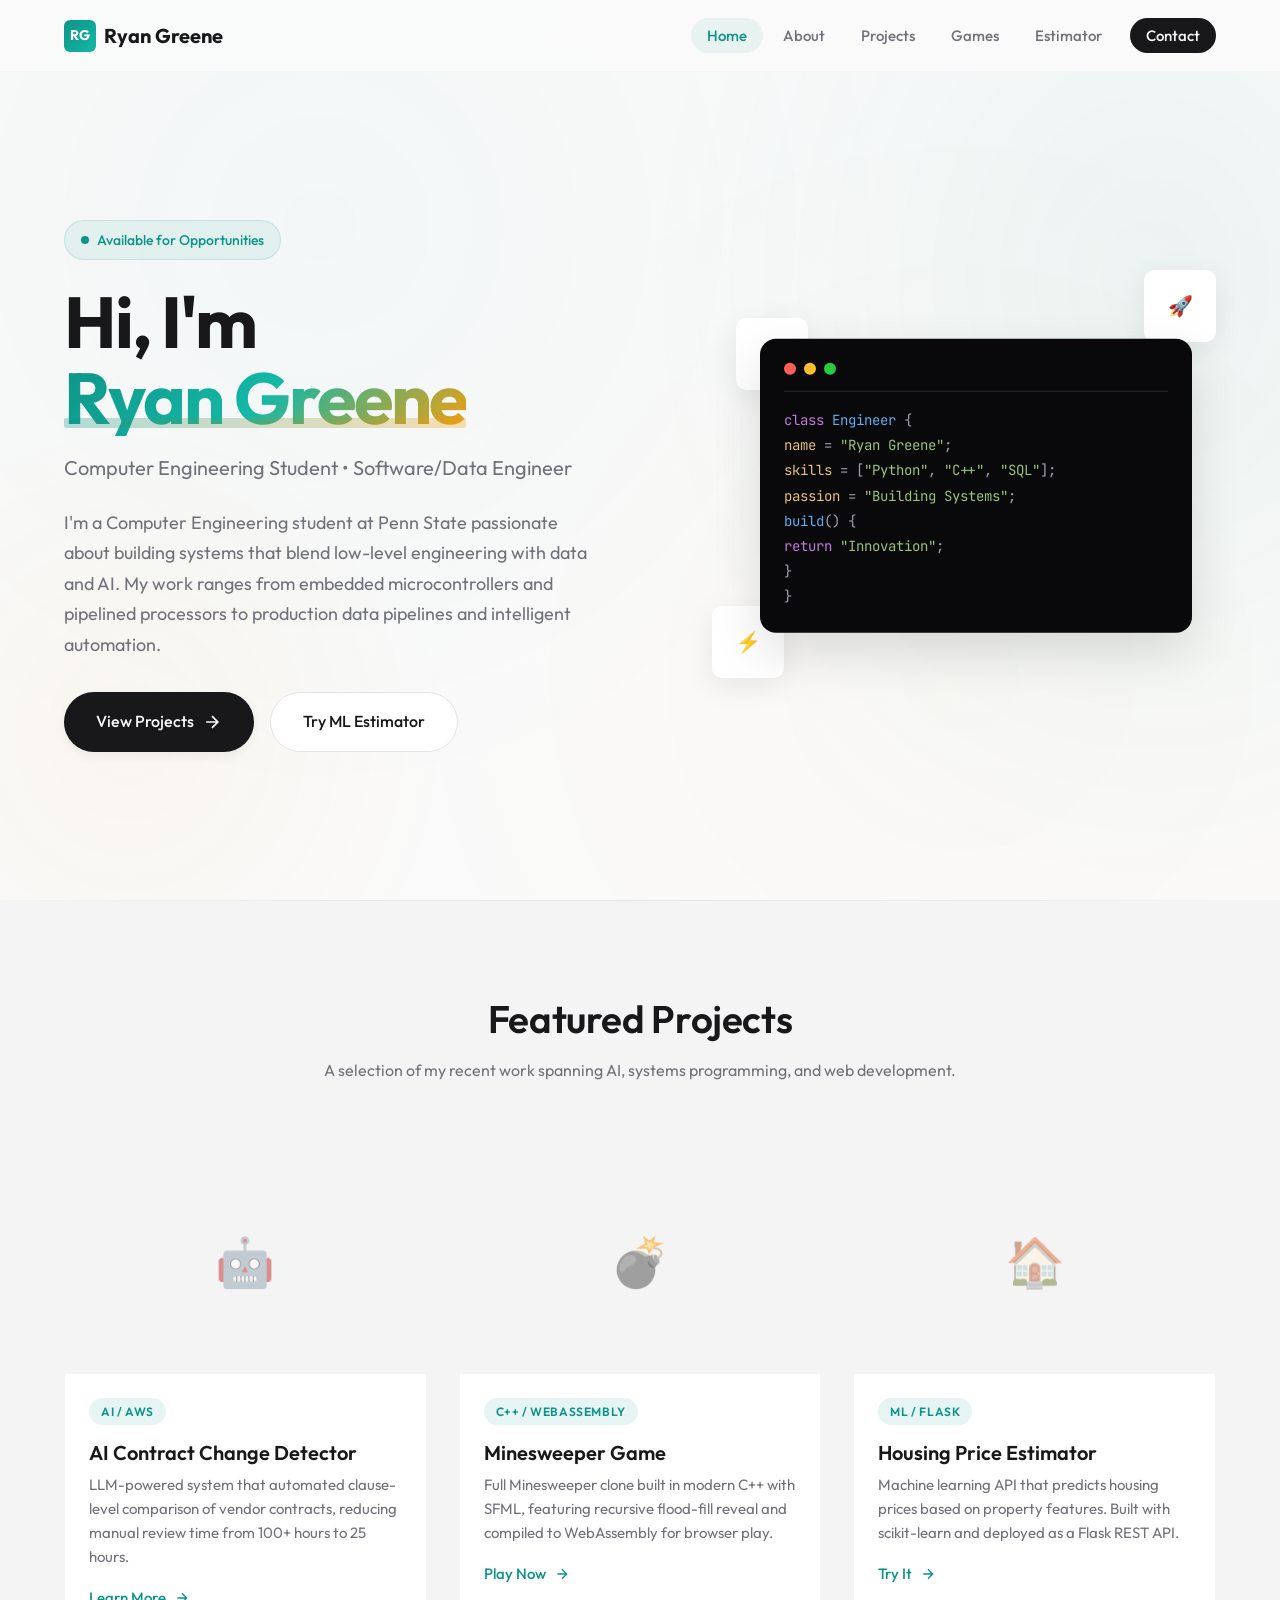
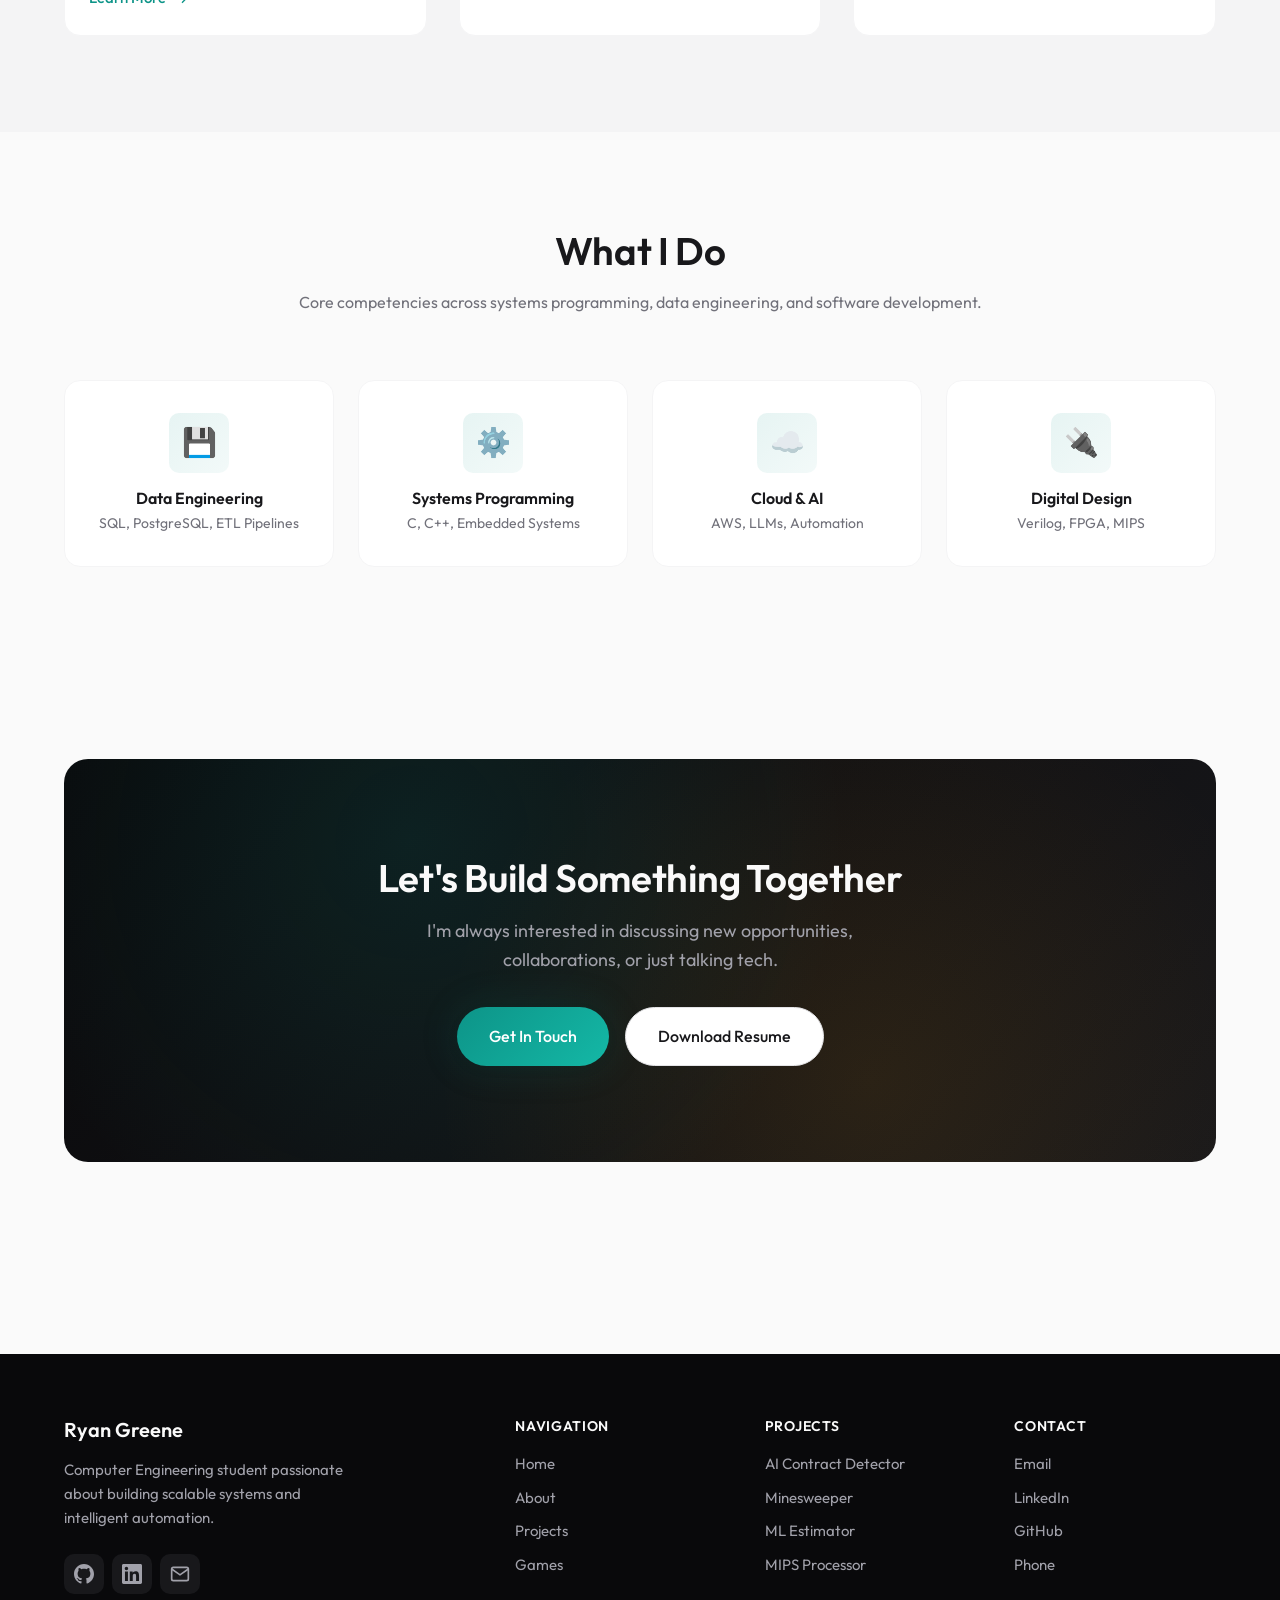
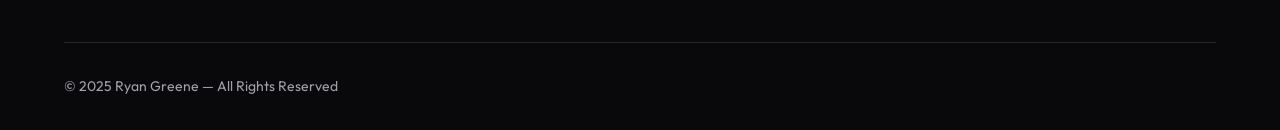
==== index.html @ c0065a71 "added resume as pdf" ====
<!DOCTYPE html>
<html lang="en">
<head>
    <meta charset="UTF-8">
    <meta name="viewport" content="width=device-width, initial-scale=1.0">
    <meta name="description" content="Ryan Greene - Computer Engineering Student & Software/Data Engineer. Building systems that blend low-level engineering with data and AI.">
    <meta name="keywords" content="Ryan Greene, Software Engineer, Data Engineer, Computer Engineering, Penn State, Portfolio">
    <meta name="author" content="Ryan Greene">
    
    <!-- Open Graph / Social Media -->
    <meta property="og:title" content="Ryan Greene - Software/Data Engineer">
    <meta property="og:description" content="Computer Engineering Student at Penn State. Building production systems, data pipelines, and intelligent automation.">
    <meta property="og:type" content="website">
    <meta property="og:url" content="https://ryangreenedev.com">
    
    <title>Ryan Greene | Software/Data Engineer</title>
    
    <!-- Favicon -->
    <link rel="icon" type="image/svg+xml" href="/assets/favicon.svg">
    
    <!-- Stylesheets -->
    <link rel="stylesheet" href="/styles/global.css">
    <link rel="stylesheet" href="/styles/home.css">
</head>
<body>
    <!-- Navigation -->
    <nav class="navbar" id="navbar">
        <div class="navbar-inner">
            <a href="/" class="navbar-logo">
                <span class="logo-icon">RG</span>
                <span>Ryan Greene</span>
            </a>
            
            <ul class="navbar-nav" id="nav-menu">
                <li><a href="/" class="nav-link active">Home</a></li>
                <li><a href="/about.html" class="nav-link">About</a></li>
                <li><a href="/projects.html" class="nav-link">Projects</a></li>
                <li><a href="/games.html" class="nav-link">Games</a></li>
                <li><a href="/realestate.html" class="nav-link">Estimator</a></li>
                <li><a href="/contact.html" class="nav-link nav-cta">Contact</a></li>
            </ul>
            
            <button class="navbar-toggle" id="nav-toggle" aria-label="Toggle navigation">
                <span></span>
                <span></span>
                <span></span>
            </button>
        </div>
    </nav>

    <!-- Main Content -->
    <main>
        <!-- Hero Section -->
        <section class="hero">
            <div class="container">
                <div class="hero-inner">
                    <div class="hero-content">
                        <span class="hero-badge">
                            Available for Opportunities
                        </span>
                        
                        <h1 class="hero-title">
                            Hi, I'm <span class="highlight text-gradient">Ryan Greene</span>
                        </h1>
                        
                        <p class="hero-subtitle">
                            Computer Engineering Student • Software/Data Engineer
                        </p>
                        
                        <p class="hero-description">
                            I'm a Computer Engineering student at Penn State passionate about building systems 
                            that blend low-level engineering with data and AI. My work ranges from embedded 
                            microcontrollers and pipelined processors to production data pipelines and 
                            intelligent automation.
                        </p>
                        
                        <div class="hero-actions">
                            <a href="/projects.html" class="btn btn-primary btn-lg">
                                View Projects
                                <svg width="20" height="20" viewBox="0 0 24 24" fill="none" stroke="currentColor" stroke-width="2">
                                    <path d="M5 12h14M12 5l7 7-7 7"/>
                                </svg>
                            </a>
                            <a href="/realestate.html" class="btn btn-secondary btn-lg">
                                Try ML Estimator
                            </a>
                        </div>
                    </div>
                    
                    <div class="hero-visual">
                        <div class="hero-graphic">
                            <!-- Floating decorative elements -->
                            <div class="floating-element floating-element-1">
                                <div class="floating-icon">🚀</div>
                            </div>
                            <div class="floating-element floating-element-2">
                                <div class="floating-icon">⚡</div>
                            </div>
                            <div class="floating-element floating-element-3">
                                <div class="floating-icon">🔧</div>
                            </div>
                            
                            <!-- Code block decoration -->
                            <div class="hero-code-block">
                                <div class="code-header">
                                    <span class="code-dot red"></span>
                                    <span class="code-dot yellow"></span>
                                    <span class="code-dot green"></span>
                                </div>
                                <div class="code-content">
                                    <span class="code-line"><span class="code-keyword">class</span> <span class="code-function">Engineer</span> {</span>
                                    <span class="code-line">  <span class="code-variable">name</span> = <span class="code-string">"Ryan Greene"</span>;</span>
                                    <span class="code-line">  <span class="code-variable">skills</span> = [<span class="code-string">"Python"</span>, <span class="code-string">"C++"</span>, <span class="code-string">"SQL"</span>];</span>
                                    <span class="code-line">  <span class="code-variable">passion</span> = <span class="code-string">"Building Systems"</span>;</span>
                                    <span class="code-line"></span>
                                    <span class="code-line">  <span class="code-function">build</span>() {</span>
                                    <span class="code-line">    <span class="code-keyword">return</span> <span class="code-string">"Innovation"</span>;</span>
                                    <span class="code-line">  }</span>
                                    <span class="code-line">}</span>
                                </div>
                            </div>
                        </div>
                    </div>
                </div>
            </div>
        </section>

        <!-- Featured Projects Section -->
        <section class="featured-section">
            <div class="container">
                <div class="section-header">
                    <h2>Featured Projects</h2>
                    <p>A selection of my recent work spanning AI, systems programming, and web development.</p>
                </div>
                
                <div class="featured-grid">
                    <!-- Project 1: AI Contract Detector -->
                    <article class="featured-card reveal">
                        <div class="featured-card-image">
                            <span class="placeholder-icon">🤖</span>
                        </div>
                        <div class="featured-card-content">
                            <span class="featured-card-badge">AI / AWS</span>
                            <h3 class="featured-card-title">AI Contract Change Detector</h3>
                            <p class="featured-card-description">
                                LLM-powered system that automated clause-level comparison of vendor contracts, 
                                reducing manual review time from 100+ hours to 25 hours.
                            </p>
                            <a href="/projects.html#ai-contract" class="featured-card-link">
                                Learn More
                                <svg width="16" height="16" viewBox="0 0 24 24" fill="none" stroke="currentColor" stroke-width="2">
                                    <path d="M5 12h14M12 5l7 7-7 7"/>
                                </svg>
                            </a>
                        </div>
                    </article>
                    
                    <!-- Project 2: Minesweeper -->
                    <article class="featured-card reveal">
                        <div class="featured-card-image">
                            <span class="placeholder-icon">💣</span>
                        </div>
                        <div class="featured-card-content">
                            <span class="featured-card-badge">C++ / WebAssembly</span>
                            <h3 class="featured-card-title">Minesweeper Game</h3>
                            <p class="featured-card-description">
                                Full Minesweeper clone built in modern C++ with SFML, featuring recursive 
                                flood-fill reveal and compiled to WebAssembly for browser play.
                            </p>
                            <a href="/games/minesweeper/" class="featured-card-link">
                                Play Now
                                <svg width="16" height="16" viewBox="0 0 24 24" fill="none" stroke="currentColor" stroke-width="2">
                                    <path d="M5 12h14M12 5l7 7-7 7"/>
                                </svg>
                            </a>
                        </div>
                    </article>
                    
                    <!-- Project 3: Housing Estimator -->
                    <article class="featured-card reveal">
                        <div class="featured-card-image">
                            <span class="placeholder-icon">🏠</span>
                        </div>
                        <div class="featured-card-content">
                            <span class="featured-card-badge">ML / Flask</span>
                            <h3 class="featured-card-title">Housing Price Estimator</h3>
                            <p class="featured-card-description">
                                Machine learning API that predicts housing prices based on property features. 
                                Built with scikit-learn and deployed as a Flask REST API.
                            </p>
                            <a href="/realestate.html" class="featured-card-link">
                                Try It
                                <svg width="16" height="16" viewBox="0 0 24 24" fill="none" stroke="currentColor" stroke-width="2">
                                    <path d="M5 12h14M12 5l7 7-7 7"/>
                                </svg>
                            </a>
                        </div>
                    </article>
                </div>
            </div>
        </section>

        <!-- Skills Preview Section -->
        <section class="skills-section">
            <div class="container">
                <div class="section-header">
                    <h2>What I Do</h2>
                    <p>Core competencies across systems programming, data engineering, and software development.</p>
                </div>
                
                <div class="skills-grid">
                    <div class="skill-card reveal">
                        <div class="skill-icon">💾</div>
                        <h3 class="skill-title">Data Engineering</h3>
                        <p class="skill-subtitle">SQL, PostgreSQL, ETL Pipelines</p>
                    </div>
                    
                    <div class="skill-card reveal">
                        <div class="skill-icon">⚙️</div>
                        <h3 class="skill-title">Systems Programming</h3>
                        <p class="skill-subtitle">C, C++, Embedded Systems</p>
                    </div>
                    
                    <div class="skill-card reveal">
                        <div class="skill-icon">☁️</div>
                        <h3 class="skill-title">Cloud & AI</h3>
                        <p class="skill-subtitle">AWS, LLMs, Automation</p>
                    </div>
                    
                    <div class="skill-card reveal">
                        <div class="skill-icon">🔌</div>
                        <h3 class="skill-title">Digital Design</h3>
                        <p class="skill-subtitle">Verilog, FPGA, MIPS</p>
                    </div>
                </div>
            </div>
        </section>

        <!-- CTA Section -->
        <section class="cta-section">
            <div class="container">
                <div class="cta-card reveal">
                    <div class="cta-content">
                        <h2 class="cta-title">Let's Build Something Together</h2>
                        <p class="cta-description">
                            I'm always interested in discussing new opportunities, 
                            collaborations, or just talking tech.
                        </p>
                        <div class="cta-actions">
                            <a href="/contact.html" class="btn btn-accent btn-lg">
                                Get In Touch
                            </a>
                            <a href="assets/RyangreeneResumeCurrent.pdf" class="btn btn-secondary btn-lg" download>
                                Download Resume
                            </a>
                        </div>
                    </div>
                </div>
            </div>
        </section>
    </main>

    <!-- Footer -->
    <footer class="footer">
        <div class="container">
            <div class="footer-inner">
                <div class="footer-brand">
                    <h3>Ryan Greene</h3>
                    <p>Computer Engineering student passionate about building scalable systems and intelligent automation.</p>
                    <div class="footer-social">
                        <a href="https://github.com/ryangreene9000" target="_blank" rel="noopener" aria-label="GitHub">
                            <svg width="20" height="20" viewBox="0 0 24 24" fill="currentColor">
                                <path d="M12 0c-6.626 0-12 5.373-12 12 0 5.302 3.438 9.8 8.207 11.387.599.111.793-.261.793-.577v-2.234c-3.338.726-4.033-1.416-4.033-1.416-.546-1.387-1.333-1.756-1.333-1.756-1.089-.745.083-.729.083-.729 1.205.084 1.839 1.237 1.839 1.237 1.07 1.834 2.807 1.304 3.492.997.107-.775.418-1.305.762-1.604-2.665-.305-5.467-1.334-5.467-5.931 0-1.311.469-2.381 1.236-3.221-.124-.303-.535-1.524.117-3.176 0 0 1.008-.322 3.301 1.23.957-.266 1.983-.399 3.003-.404 1.02.005 2.047.138 3.006.404 2.291-1.552 3.297-1.23 3.297-1.23.653 1.653.242 2.874.118 3.176.77.84 1.235 1.911 1.235 3.221 0 4.609-2.807 5.624-5.479 5.921.43.372.823 1.102.823 2.222v3.293c0 .319.192.694.801.576 4.765-1.589 8.199-6.086 8.199-11.386 0-6.627-5.373-12-12-12z"/>
                            </svg>
                        </a>
                        <a href="https://www.linkedin.com/in/ryancgreene1" target="_blank" rel="noopener" aria-label="LinkedIn">
                            <svg width="20" height="20" viewBox="0 0 24 24" fill="currentColor">
                                <path d="M20.447 20.452h-3.554v-5.569c0-1.328-.027-3.037-1.852-3.037-1.853 0-2.136 1.445-2.136 2.939v5.667H9.351V9h3.414v1.561h.046c.477-.9 1.637-1.85 3.37-1.85 3.601 0 4.267 2.37 4.267 5.455v6.286zM5.337 7.433c-1.144 0-2.063-.926-2.063-2.065 0-1.138.92-2.063 2.063-2.063 1.14 0 2.064.925 2.064 2.063 0 1.139-.925 2.065-2.064 2.065zm1.782 13.019H3.555V9h3.564v11.452zM22.225 0H1.771C.792 0 0 .774 0 1.729v20.542C0 23.227.792 24 1.771 24h20.451C23.2 24 24 23.227 24 22.271V1.729C24 .774 23.2 0 22.222 0h.003z"/>
                            </svg>
                        </a>
                        <a href="mailto:Ryangreene2091@gmail.com" aria-label="Email">
                            <svg width="20" height="20" viewBox="0 0 24 24" fill="none" stroke="currentColor" stroke-width="2">
                                <path d="M4 4h16c1.1 0 2 .9 2 2v12c0 1.1-.9 2-2 2H4c-1.1 0-2-.9-2-2V6c0-1.1.9-2 2-2z"/>
                                <polyline points="22,6 12,13 2,6"/>
                            </svg>
                        </a>
                    </div>
                </div>
                
                <div class="footer-column">
                    <h4>Navigation</h4>
                    <ul>
                        <li><a href="/">Home</a></li>
                        <li><a href="/about.html">About</a></li>
                        <li><a href="/projects.html">Projects</a></li>
                        <li><a href="/games.html">Games</a></li>
                    </ul>
                </div>
                
                <div class="footer-column">
                    <h4>Projects</h4>
                    <ul>
                        <li><a href="/projects.html#ai-contract">AI Contract Detector</a></li>
                        <li><a href="/games/minesweeper/">Minesweeper</a></li>
                        <li><a href="/realestate.html">ML Estimator</a></li>
                        <li><a href="/projects.html#mips">MIPS Processor</a></li>
                    </ul>
                </div>
                
                <div class="footer-column">
                    <h4>Contact</h4>
                    <ul>
                        <li><a href="mailto:Ryangreene2091@gmail.com">Email</a></li>
                        <li><a href="https://www.linkedin.com/in/ryancgreene1" target="_blank">LinkedIn</a></li>
                        <li><a href="https://github.com/ryangreene9000" target="_blank">GitHub</a></li>
                        <li><a href="tel:650-454-4727">Phone</a></li>
                    </ul>
                </div>
            </div>
            
            <div class="footer-bottom">
                <p class="footer-copyright">© 2025 Ryan Greene — All Rights Reserved</p>
            </div>
        </div>
    </footer>

    <!-- Scripts -->
    <script src="/scripts/main.js"></script>
</body>
</html>
---- styles/global.css ----
/* ============================================
   RYAN GREENE PORTFOLIO - GLOBAL STYLES
   Modern, Clean, Professional Design
   ============================================ */

/* Import distinctive fonts */
@import url('https://fonts.googleapis.com/css2?family=Outfit:wght@300;400;500;600;700&family=JetBrains+Mono:wght@400;500;600&display=swap');

/* ============================================
   CSS CUSTOM PROPERTIES (Variables)
   ============================================ */
:root {
    /* Primary Color Palette - Deep Teal & Warm Accent */
    --color-primary: #0d9488;
    --color-primary-dark: #0f766e;
    --color-primary-light: #14b8a6;
    --color-accent: #f59e0b;
    --color-accent-light: #fbbf24;
    
    /* Neutral Colors */
    --color-bg: #fafafa;
    --color-bg-alt: #f4f4f5;
    --color-bg-card: #ffffff;
    --color-text: #18181b;
    --color-text-muted: #71717a;
    --color-text-light: #a1a1aa;
    --color-border: #e4e4e7;
    --color-border-light: #f4f4f5;
    
    /* Dark mode colors */
    --color-dark-bg: #09090b;
    --color-dark-bg-alt: #18181b;
    --color-dark-bg-card: #1f1f23;
    --color-dark-text: #fafafa;
    --color-dark-text-muted: #a1a1aa;
    --color-dark-border: #27272a;
    
    /* Typography */
    --font-main: 'Outfit', -apple-system, BlinkMacSystemFont, sans-serif;
    --font-mono: 'JetBrains Mono', 'Fira Code', monospace;
    
    /* Spacing */
    --space-xs: 0.25rem;
    --space-sm: 0.5rem;
    --space-md: 1rem;
    --space-lg: 1.5rem;
    --space-xl: 2rem;
    --space-2xl: 3rem;
    --space-3xl: 4rem;
    --space-4xl: 6rem;
    
    /* Border Radius */
    --radius-sm: 6px;
    --radius-md: 10px;
    --radius-lg: 16px;
    --radius-xl: 24px;
    --radius-full: 9999px;
    
    /* Shadows */
    --shadow-sm: 0 1px 2px rgba(0, 0, 0, 0.04);
    --shadow-md: 0 4px 12px rgba(0, 0, 0, 0.06);
    --shadow-lg: 0 8px 30px rgba(0, 0, 0, 0.08);
    --shadow-xl: 0 20px 50px rgba(0, 0, 0, 0.12);
    --shadow-glow: 0 0 40px rgba(13, 148, 136, 0.15);
    
    /* Transitions */
    --transition-fast: 150ms ease;
    --transition-base: 250ms ease;
    --transition-slow: 400ms ease;
    --transition-spring: 500ms cubic-bezier(0.34, 1.56, 0.64, 1);
    
    /* Layout */
    --max-width: 1200px;
    --navbar-height: 72px;
}

/* ============================================
   CSS RESET & BASE STYLES
   ============================================ */
*, *::before, *::after {
    box-sizing: border-box;
    margin: 0;
    padding: 0;
}

html {
    scroll-behavior: smooth;
    font-size: 16px;
    -webkit-font-smoothing: antialiased;
    -moz-osx-font-smoothing: grayscale;
}

body {
    font-family: var(--font-main);
    background-color: var(--color-bg);
    color: var(--color-text);
    line-height: 1.6;
    min-height: 100vh;
    overflow-x: hidden;
}

/* Subtle background pattern */
body::before {
    content: '';
    position: fixed;
    top: 0;
    left: 0;
    width: 100%;
    height: 100%;
    background-image: 
        radial-gradient(circle at 25% 25%, rgba(13, 148, 136, 0.03) 0%, transparent 50%),
        radial-gradient(circle at 75% 75%, rgba(245, 158, 11, 0.02) 0%, transparent 50%);
    pointer-events: none;
    z-index: -1;
}

img {
    max-width: 100%;
    height: auto;
    display: block;
}

a {
    color: inherit;
    text-decoration: none;
}

ul, ol {
    list-style: none;
}

button {
    font-family: inherit;
    cursor: pointer;
    border: none;
    background: none;
}

input, textarea, select {
    font-family: inherit;
    font-size: inherit;
}

/* ============================================
   TYPOGRAPHY
   ============================================ */
h1, h2, h3, h4, h5, h6 {
    font-weight: 600;
    line-height: 1.2;
    color: var(--color-text);
}

h1 {
    font-size: clamp(2.5rem, 5vw, 4rem);
    font-weight: 700;
    letter-spacing: -0.02em;
}

h2 {
    font-size: clamp(1.75rem, 3vw, 2.5rem);
    letter-spacing: -0.01em;
}

h3 {
    font-size: clamp(1.25rem, 2vw, 1.5rem);
}

h4 {
    font-size: 1.125rem;
}

p {
    color: var(--color-text-muted);
    max-width: 65ch;
}

.text-gradient {
    background: linear-gradient(135deg, var(--color-primary) 0%, var(--color-primary-light) 50%, var(--color-accent) 100%);
    -webkit-background-clip: text;
    -webkit-text-fill-color: transparent;
    background-clip: text;
}

.mono {
    font-family: var(--font-mono);
}

/* ============================================
   LAYOUT UTILITIES
   ============================================ */
.container {
    width: 100%;
    max-width: var(--max-width);
    margin: 0 auto;
    padding: 0 var(--space-lg);
}

.section {
    padding: var(--space-4xl) 0;
}

.section-header {
    text-align: center;
    margin-bottom: var(--space-3xl);
}

.section-header h2 {
    margin-bottom: var(--space-md);
}

.section-header p {
    margin: 0 auto;
}

/* ============================================
   NAVBAR
   ============================================ */
.navbar {
    position: fixed;
    top: 0;
    left: 0;
    width: 100%;
    height: var(--navbar-height);
    background: rgba(250, 250, 250, 0.8);
    backdrop-filter: blur(20px);
    -webkit-backdrop-filter: blur(20px);
    border-bottom: 1px solid var(--color-border-light);
    z-index: 1000;
    transition: var(--transition-base);
}

.navbar.scrolled {
    background: rgba(250, 250, 250, 0.95);
    box-shadow: var(--shadow-sm);
}

.navbar-inner {
    display: flex;
    align-items: center;
    justify-content: space-between;
    height: 100%;
    max-width: var(--max-width);
    margin: 0 auto;
    padding: 0 var(--space-lg);
}

.navbar-logo {
    font-size: 1.25rem;
    font-weight: 700;
    color: var(--color-text);
    display: flex;
    align-items: center;
    gap: var(--space-sm);
}

.navbar-logo .logo-icon {
    width: 32px;
    height: 32px;
    background: linear-gradient(135deg, var(--color-primary) 0%, var(--color-primary-light) 100%);
    border-radius: var(--radius-sm);
    display: flex;
    align-items: center;
    justify-content: center;
    color: white;
    font-weight: 700;
    font-size: 0.875rem;
}

.navbar-nav {
    display: flex;
    align-items: center;
    gap: var(--space-xs);
}

.nav-link {
    padding: var(--space-sm) var(--space-md);
    border-radius: var(--radius-full);
    font-size: 0.9375rem;
    font-weight: 500;
    color: var(--color-text-muted);
    transition: var(--transition-fast);
    position: relative;
}

.nav-link:hover {
    color: var(--color-text);
    background: var(--color-bg-alt);
}

.nav-link.active {
    color: var(--color-primary);
    background: rgba(13, 148, 136, 0.08);
}

.nav-cta {
    background: var(--color-text);
    color: var(--color-bg) !important;
    margin-left: var(--space-sm);
}

.nav-cta:hover {
    background: var(--color-primary) !important;
    transform: translateY(-1px);
}

/* Mobile menu button */
.navbar-toggle {
    display: none;
    flex-direction: column;
    gap: 5px;
    padding: var(--space-sm);
    cursor: pointer;
}

.navbar-toggle span {
    width: 24px;
    height: 2px;
    background: var(--color-text);
    border-radius: 2px;
    transition: var(--transition-fast);
}

/* ============================================
   BUTTONS
   ============================================ */
.btn {
    display: inline-flex;
    align-items: center;
    justify-content: center;
    gap: var(--space-sm);
    padding: 0.75rem 1.5rem;
    font-size: 0.9375rem;
    font-weight: 500;
    border-radius: var(--radius-full);
    transition: var(--transition-base);
    cursor: pointer;
    white-space: nowrap;
}

.btn-primary {
    background: var(--color-text);
    color: var(--color-bg);
    box-shadow: var(--shadow-md);
}

.btn-primary:hover {
    background: var(--color-primary);
    transform: translateY(-2px);
    box-shadow: var(--shadow-lg);
}

.btn-secondary {
    background: var(--color-bg-card);
    color: var(--color-text);
    border: 1px solid var(--color-border);
}

.btn-secondary:hover {
    border-color: var(--color-primary);
    color: var(--color-primary);
    transform: translateY(-2px);
}

.btn-accent {
    background: linear-gradient(135deg, var(--color-primary) 0%, var(--color-primary-light) 100%);
    color: white;
    box-shadow: var(--shadow-md), var(--shadow-glow);
}

.btn-accent:hover {
    transform: translateY(-2px);
    box-shadow: var(--shadow-lg), 0 0 60px rgba(13, 148, 136, 0.25);
}

.btn-sm {
    padding: 0.5rem 1rem;
    font-size: 0.875rem;
}

.btn-lg {
    padding: 1rem 2rem;
    font-size: 1rem;
}

.btn-icon {
    width: 2.5rem;
    height: 2.5rem;
    padding: 0;
    border-radius: var(--radius-md);
}

/* ============================================
   CARDS
   ============================================ */
.card {
    background: var(--color-bg-card);
    border-radius: var(--radius-lg);
    border: 1px solid var(--color-border-light);
    overflow: hidden;
    transition: var(--transition-base);
}

.card:hover {
    border-color: var(--color-border);
    box-shadow: var(--shadow-lg);
    transform: translateY(-4px);
}

.card-image {
    aspect-ratio: 16 / 10;
    background: linear-gradient(135deg, var(--color-bg-alt) 0%, var(--color-border-light) 100%);
    position: relative;
    overflow: hidden;
}

.card-image img {
    width: 100%;
    height: 100%;
    object-fit: cover;
}

.card-image::after {
    content: '';
    position: absolute;
    inset: 0;
    background: linear-gradient(to bottom, transparent 50%, rgba(0, 0, 0, 0.02) 100%);
}

.card-content {
    padding: var(--space-lg);
}

.card-title {
    font-size: 1.125rem;
    font-weight: 600;
    margin-bottom: var(--space-sm);
}

.card-description {
    font-size: 0.9375rem;
    color: var(--color-text-muted);
    margin-bottom: var(--space-md);
}

.card-tags {
    display: flex;
    flex-wrap: wrap;
    gap: var(--space-xs);
    margin-bottom: var(--space-md);
}

.tag {
    display: inline-flex;
    align-items: center;
    padding: 0.25rem 0.625rem;
    font-size: 0.75rem;
    font-weight: 500;
    font-family: var(--font-mono);
    background: var(--color-bg-alt);
    color: var(--color-text-muted);
    border-radius: var(--radius-sm);
    border: 1px solid var(--color-border-light);
}

.tag-primary {
    background: rgba(13, 148, 136, 0.08);
    color: var(--color-primary);
    border-color: rgba(13, 148, 136, 0.2);
}

.tag-accent {
    background: rgba(245, 158, 11, 0.08);
    color: var(--color-accent);
    border-color: rgba(245, 158, 11, 0.2);
}

.card-actions {
    display: flex;
    gap: var(--space-sm);
}

/* ============================================
   FOOTER
   ============================================ */
.footer {
    background: var(--color-dark-bg);
    color: var(--color-dark-text);
    padding: var(--space-3xl) 0 var(--space-xl);
    margin-top: var(--space-4xl);
}

.footer-inner {
    display: grid;
    grid-template-columns: 2fr 1fr 1fr 1fr;
    gap: var(--space-2xl);
    margin-bottom: var(--space-2xl);
}

.footer-brand h3 {
    color: var(--color-dark-text);
    font-size: 1.25rem;
    margin-bottom: var(--space-md);
}

.footer-brand p {
    color: var(--color-dark-text-muted);
    font-size: 0.9375rem;
    max-width: 300px;
}

.footer-column h4 {
    color: var(--color-dark-text);
    font-size: 0.875rem;
    font-weight: 600;
    text-transform: uppercase;
    letter-spacing: 0.05em;
    margin-bottom: var(--space-md);
}

.footer-column ul {
    display: flex;
    flex-direction: column;
    gap: var(--space-sm);
}

.footer-column a {
    color: var(--color-dark-text-muted);
    font-size: 0.9375rem;
    transition: var(--transition-fast);
}

.footer-column a:hover {
    color: var(--color-primary-light);
}

.footer-social {
    display: flex;
    gap: var(--space-sm);
    margin-top: var(--space-lg);
}

.footer-social a {
    width: 40px;
    height: 40px;
    display: flex;
    align-items: center;
    justify-content: center;
    background: var(--color-dark-bg-alt);
    border-radius: var(--radius-md);
    color: var(--color-dark-text-muted);
    transition: var(--transition-fast);
}

.footer-social a:hover {
    background: var(--color-primary);
    color: white;
    transform: translateY(-2px);
}

.footer-bottom {
    padding-top: var(--space-xl);
    border-top: 1px solid var(--color-dark-border);
    display: flex;
    justify-content: space-between;
    align-items: center;
}

.footer-copyright {
    color: var(--color-dark-text-muted);
    font-size: 0.875rem;
}

/* ============================================
   FORM ELEMENTS
   ============================================ */
.form-group {
    margin-bottom: var(--space-lg);
}

.form-label {
    display: block;
    font-size: 0.875rem;
    font-weight: 500;
    color: var(--color-text);
    margin-bottom: var(--space-sm);
}

.form-input {
    width: 100%;
    padding: 0.875rem 1rem;
    font-size: 1rem;
    background: var(--color-bg-card);
    border: 1px solid var(--color-border);
    border-radius: var(--radius-md);
    color: var(--color-text);
    transition: var(--transition-fast);
}

.form-input:focus {
    outline: none;
    border-color: var(--color-primary);
    box-shadow: 0 0 0 3px rgba(13, 148, 136, 0.1);
}

.form-input::placeholder {
    color: var(--color-text-light);
}

textarea.form-input {
    resize: vertical;
    min-height: 120px;
}

/* ============================================
   ANIMATIONS
   ============================================ */
@keyframes fadeIn {
    from {
        opacity: 0;
        transform: translateY(20px);
    }
    to {
        opacity: 1;
        transform: translateY(0);
    }
}

@keyframes fadeInUp {
    from {
        opacity: 0;
        transform: translateY(40px);
    }
    to {
        opacity: 1;
        transform: translateY(0);
    }
}

@keyframes slideIn {
    from {
        opacity: 0;
        transform: translateX(-20px);
    }
    to {
        opacity: 1;
        transform: translateX(0);
    }
}

@keyframes scaleIn {
    from {
        opacity: 0;
        transform: scale(0.95);
    }
    to {
        opacity: 1;
        transform: scale(1);
    }
}

@keyframes float {
    0%, 100% {
        transform: translateY(0);
    }
    50% {
        transform: translateY(-10px);
    }
}

@keyframes pulse {
    0%, 100% {
        opacity: 1;
    }
    50% {
        opacity: 0.5;
    }
}

@keyframes shimmer {
    0% {
        background-position: -200% 0;
    }
    100% {
        background-position: 200% 0;
    }
}

.animate-fade-in {
    animation: fadeIn 0.6s ease forwards;
}

.animate-fade-in-up {
    animation: fadeInUp 0.8s ease forwards;
}

.animate-delay-1 { animation-delay: 0.1s; }
.animate-delay-2 { animation-delay: 0.2s; }
.animate-delay-3 { animation-delay: 0.3s; }
.animate-delay-4 { animation-delay: 0.4s; }
.animate-delay-5 { animation-delay: 0.5s; }

/* Reveal on scroll */
.reveal {
    opacity: 0;
    transform: translateY(30px);
    transition: opacity 0.6s ease, transform 0.6s ease;
}

.reveal.revealed {
    opacity: 1;
    transform: translateY(0);
}

/* ============================================
   UTILITY CLASSES
   ============================================ */
.text-center { text-align: center; }
.text-left { text-align: left; }
.text-right { text-align: right; }

.flex { display: flex; }
.flex-col { flex-direction: column; }
.items-center { align-items: center; }
.justify-center { justify-content: center; }
.justify-between { justify-content: space-between; }
.gap-sm { gap: var(--space-sm); }
.gap-md { gap: var(--space-md); }
.gap-lg { gap: var(--space-lg); }

.grid { display: grid; }
.grid-2 { grid-template-columns: repeat(2, 1fr); }
.grid-3 { grid-template-columns: repeat(3, 1fr); }
.grid-4 { grid-template-columns: repeat(4, 1fr); }

.mt-md { margin-top: var(--space-md); }
.mt-lg { margin-top: var(--space-lg); }
.mt-xl { margin-top: var(--space-xl); }
.mb-md { margin-bottom: var(--space-md); }
.mb-lg { margin-bottom: var(--space-lg); }

.hidden { display: none; }
.sr-only {
    position: absolute;
    width: 1px;
    height: 1px;
    padding: 0;
    margin: -1px;
    overflow: hidden;
    clip: rect(0, 0, 0, 0);
    border: 0;
}

/* ============================================
   RESPONSIVE STYLES
   ============================================ */
@media (max-width: 1024px) {
    .footer-inner {
        grid-template-columns: 1fr 1fr;
    }
}

@media (max-width: 768px) {
    :root {
        --navbar-height: 64px;
    }
    
    .navbar-nav {
        position: fixed;
        top: var(--navbar-height);
        left: 0;
        width: 100%;
        background: var(--color-bg-card);
        flex-direction: column;
        padding: var(--space-lg);
        gap: var(--space-xs);
        border-bottom: 1px solid var(--color-border);
        transform: translateY(-100%);
        opacity: 0;
        visibility: hidden;
        transition: var(--transition-base);
    }
    
    .navbar-nav.active {
        transform: translateY(0);
        opacity: 1;
        visibility: visible;
    }
    
    .nav-link {
        width: 100%;
        padding: var(--space-md);
        text-align: center;
    }
    
    .nav-cta {
        margin-left: 0;
        margin-top: var(--space-sm);
    }
    
    .navbar-toggle {
        display: flex;
    }
    
    .navbar-toggle.active span:nth-child(1) {
        transform: rotate(45deg) translate(5px, 5px);
    }
    
    .navbar-toggle.active span:nth-child(2) {
        opacity: 0;
    }
    
    .navbar-toggle.active span:nth-child(3) {
        transform: rotate(-45deg) translate(5px, -5px);
    }
    
    .grid-2, .grid-3, .grid-4 {
        grid-template-columns: 1fr;
    }
    
    .footer-inner {
        grid-template-columns: 1fr;
        text-align: center;
    }
    
    .footer-brand p {
        margin: 0 auto;
    }
    
    .footer-social {
        justify-content: center;
    }
    
    .footer-bottom {
        flex-direction: column;
        gap: var(--space-md);
        text-align: center;
    }
    
    .section {
        padding: var(--space-3xl) 0;
    }
}

@media (max-width: 480px) {
    .container {
        padding: 0 var(--space-md);
    }
    
    .btn {
        width: 100%;
    }
    
    .card-actions {
        flex-direction: column;
    }
}

/* ============================================
   LOADING STATES
   ============================================ */
.skeleton {
    background: linear-gradient(
        90deg,
        var(--color-bg-alt) 25%,
        var(--color-border-light) 50%,
        var(--color-bg-alt) 75%
    );
    background-size: 200% 100%;
    animation: shimmer 1.5s infinite;
    border-radius: var(--radius-sm);
}

.loading-spinner {
    width: 40px;
    height: 40px;
    border: 3px solid var(--color-border);
    border-top-color: var(--color-primary);
    border-radius: 50%;
    animation: spin 0.8s linear infinite;
}

@keyframes spin {
    to {
        transform: rotate(360deg);
    }
}

/* Page transition */
.page-content {
    padding-top: var(--navbar-height);
    min-height: 100vh;
}

/* Main content area offset for fixed navbar */
main {
    padding-top: var(--navbar-height);
}
---- styles/home.css ----
/* ============================================
   HOME PAGE SPECIFIC STYLES
   ============================================ */

/* ============================================
   HERO SECTION
   ============================================ */
.hero {
    min-height: calc(100vh - var(--navbar-height));
    display: flex;
    align-items: center;
    position: relative;
    overflow: hidden;
    padding: var(--space-4xl) 0;
}

.hero::before {
    content: '';
    position: absolute;
    top: -50%;
    right: -30%;
    width: 80%;
    height: 150%;
    background: radial-gradient(
        ellipse at center,
        rgba(13, 148, 136, 0.06) 0%,
        transparent 70%
    );
    pointer-events: none;
}

.hero::after {
    content: '';
    position: absolute;
    bottom: -30%;
    left: -20%;
    width: 60%;
    height: 100%;
    background: radial-gradient(
        ellipse at center,
        rgba(245, 158, 11, 0.04) 0%,
        transparent 60%
    );
    pointer-events: none;
}

.hero-inner {
    display: grid;
    grid-template-columns: 1.2fr 1fr;
    gap: var(--space-4xl);
    align-items: center;
    position: relative;
    z-index: 1;
}

.hero-content {
    opacity: 0;
    animation: fadeInUp 0.8s ease 0.2s forwards;
}

.hero-badge {
    display: inline-flex;
    align-items: center;
    gap: var(--space-sm);
    padding: 0.5rem 1rem;
    background: rgba(13, 148, 136, 0.08);
    border: 1px solid rgba(13, 148, 136, 0.15);
    border-radius: var(--radius-full);
    font-size: 0.875rem;
    font-weight: 500;
    color: var(--color-primary);
    margin-bottom: var(--space-lg);
}

.hero-badge::before {
    content: '';
    width: 8px;
    height: 8px;
    background: var(--color-primary);
    border-radius: 50%;
    animation: pulse 2s infinite;
}

.hero-title {
    font-size: clamp(3rem, 6vw, 4.5rem);
    font-weight: 700;
    line-height: 1.05;
    margin-bottom: var(--space-md);
    letter-spacing: -0.03em;
}

.hero-title .highlight {
    position: relative;
    display: inline-block;
}

.hero-title .highlight::after {
    content: '';
    position: absolute;
    bottom: 0.1em;
    left: 0;
    width: 100%;
    height: 0.15em;
    background: linear-gradient(90deg, var(--color-primary), var(--color-accent));
    opacity: 0.3;
    border-radius: 2px;
}

.hero-subtitle {
    font-size: 1.25rem;
    color: var(--color-text-muted);
    margin-bottom: var(--space-lg);
    font-weight: 400;
}

.hero-description {
    font-size: 1.125rem;
    color: var(--color-text-muted);
    line-height: 1.7;
    margin-bottom: var(--space-xl);
    max-width: 540px;
}

.hero-actions {
    display: flex;
    gap: var(--space-md);
    flex-wrap: wrap;
}

.hero-visual {
    position: relative;
    opacity: 0;
    animation: fadeIn 1s ease 0.4s forwards;
}

.hero-graphic {
    position: relative;
    width: 100%;
    aspect-ratio: 1;
    max-width: 480px;
    margin: 0 auto;
}

/* Decorative code block */
.hero-code-block {
    position: absolute;
    top: 50%;
    left: 50%;
    transform: translate(-50%, -50%);
    width: 90%;
    background: var(--color-dark-bg);
    border-radius: var(--radius-lg);
    padding: var(--space-lg);
    box-shadow: var(--shadow-xl);
    overflow: hidden;
}

.code-header {
    display: flex;
    gap: var(--space-sm);
    margin-bottom: var(--space-md);
    padding-bottom: var(--space-md);
    border-bottom: 1px solid var(--color-dark-border);
}

.code-dot {
    width: 12px;
    height: 12px;
    border-radius: 50%;
}

.code-dot.red { background: #ff5f56; }
.code-dot.yellow { background: #ffbd2e; }
.code-dot.green { background: #27ca40; }

.code-content {
    font-family: var(--font-mono);
    font-size: 0.875rem;
    line-height: 1.8;
    color: var(--color-dark-text-muted);
}

.code-line {
    display: block;
}

.code-keyword { color: #c678dd; }
.code-function { color: #61afef; }
.code-string { color: #98c379; }
.code-variable { color: #e5c07b; }
.code-comment { color: #5c6370; }
.code-number { color: #d19a66; }

/* Floating elements around code block */
.floating-element {
    position: absolute;
    border-radius: var(--radius-md);
    background: var(--color-bg-card);
    box-shadow: var(--shadow-lg);
    padding: var(--space-md);
    animation: float 6s ease-in-out infinite;
}

.floating-element-1 {
    top: 5%;
    right: 0;
    animation-delay: 0s;
}

.floating-element-2 {
    bottom: 10%;
    left: -5%;
    animation-delay: 2s;
}

.floating-element-3 {
    top: 15%;
    left: 0;
    animation-delay: 4s;
}

.floating-icon {
    width: 40px;
    height: 40px;
    display: flex;
    align-items: center;
    justify-content: center;
    font-size: 1.25rem;
}

/* ============================================
   FEATURED PROJECTS SECTION
   ============================================ */
.featured-section {
    padding: var(--space-4xl) 0;
    background: var(--color-bg-alt);
    position: relative;
}

.featured-section::before {
    content: '';
    position: absolute;
    top: 0;
    left: 0;
    right: 0;
    height: 1px;
    background: linear-gradient(90deg, transparent, var(--color-border), transparent);
}

.featured-grid {
    display: grid;
    grid-template-columns: repeat(3, 1fr);
    gap: var(--space-xl);
}

.featured-card {
    background: var(--color-bg-card);
    border-radius: var(--radius-lg);
    border: 1px solid var(--color-border-light);
    overflow: hidden;
    transition: var(--transition-base);
    position: relative;
}

.featured-card::before {
    content: '';
    position: absolute;
    top: 0;
    left: 0;
    right: 0;
    height: 4px;
    background: linear-gradient(90deg, var(--color-primary), var(--color-accent));
    opacity: 0;
    transition: var(--transition-fast);
}

.featured-card:hover {
    transform: translateY(-8px);
    box-shadow: var(--shadow-xl);
    border-color: transparent;
}

.featured-card:hover::before {
    opacity: 1;
}

.featured-card-image {
    aspect-ratio: 16 / 10;
    background: linear-gradient(135deg, var(--color-bg-alt) 0%, var(--color-border-light) 100%);
    position: relative;
    overflow: hidden;
    display: flex;
    align-items: center;
    justify-content: center;
}

.featured-card-image .placeholder-icon {
    font-size: 3rem;
    opacity: 0.5;
}

.featured-card-content {
    padding: var(--space-lg);
}

.featured-card-badge {
    display: inline-flex;
    align-items: center;
    padding: 0.25rem 0.75rem;
    font-size: 0.75rem;
    font-weight: 600;
    text-transform: uppercase;
    letter-spacing: 0.05em;
    background: rgba(13, 148, 136, 0.1);
    color: var(--color-primary);
    border-radius: var(--radius-full);
    margin-bottom: var(--space-md);
}

.featured-card-title {
    font-size: 1.25rem;
    font-weight: 600;
    margin-bottom: var(--space-sm);
    color: var(--color-text);
}

.featured-card-description {
    font-size: 0.9375rem;
    color: var(--color-text-muted);
    margin-bottom: var(--space-md);
    line-height: 1.6;
}

.featured-card-link {
    display: inline-flex;
    align-items: center;
    gap: var(--space-sm);
    font-size: 0.9375rem;
    font-weight: 500;
    color: var(--color-primary);
    transition: var(--transition-fast);
}

.featured-card-link:hover {
    gap: var(--space-md);
}

.featured-card-link svg {
    transition: var(--transition-fast);
}

/* ============================================
   SKILLS PREVIEW SECTION
   ============================================ */
.skills-section {
    padding: var(--space-4xl) 0;
}

.skills-grid {
    display: grid;
    grid-template-columns: repeat(4, 1fr);
    gap: var(--space-lg);
}

.skill-card {
    text-align: center;
    padding: var(--space-xl);
    background: var(--color-bg-card);
    border-radius: var(--radius-lg);
    border: 1px solid var(--color-border-light);
    transition: var(--transition-base);
}

.skill-card:hover {
    border-color: var(--color-primary);
    transform: translateY(-4px);
    box-shadow: var(--shadow-md);
}

.skill-icon {
    width: 60px;
    height: 60px;
    margin: 0 auto var(--space-md);
    display: flex;
    align-items: center;
    justify-content: center;
    font-size: 1.75rem;
    background: linear-gradient(135deg, rgba(13, 148, 136, 0.1) 0%, rgba(13, 148, 136, 0.05) 100%);
    border-radius: var(--radius-md);
    color: var(--color-primary);
}

.skill-title {
    font-size: 1rem;
    font-weight: 600;
    margin-bottom: var(--space-xs);
}

.skill-subtitle {
    font-size: 0.875rem;
    color: var(--color-text-muted);
}

/* ============================================
   CTA SECTION
   ============================================ */
.cta-section {
    padding: var(--space-4xl) 0;
}

.cta-card {
    background: linear-gradient(135deg, var(--color-dark-bg) 0%, var(--color-dark-bg-alt) 100%);
    border-radius: var(--radius-xl);
    padding: var(--space-4xl);
    text-align: center;
    position: relative;
    overflow: hidden;
}

.cta-card::before {
    content: '';
    position: absolute;
    top: 0;
    left: 0;
    right: 0;
    bottom: 0;
    background: radial-gradient(circle at 30% 20%, rgba(13, 148, 136, 0.15) 0%, transparent 50%),
                radial-gradient(circle at 70% 80%, rgba(245, 158, 11, 0.1) 0%, transparent 50%);
    pointer-events: none;
}

.cta-content {
    position: relative;
    z-index: 1;
}

.cta-title {
    font-size: clamp(1.75rem, 3vw, 2.5rem);
    color: var(--color-dark-text);
    margin-bottom: var(--space-md);
}

.cta-description {
    font-size: 1.125rem;
    color: var(--color-dark-text-muted);
    margin: 0 auto var(--space-xl);
    max-width: 500px;
}

.cta-actions {
    display: flex;
    gap: var(--space-md);
    justify-content: center;
    flex-wrap: wrap;
}

/* ============================================
   RESPONSIVE STYLES
   ============================================ */
@media (max-width: 1024px) {
    .hero-inner {
        grid-template-columns: 1fr;
        text-align: center;
    }
    
    .hero-content {
        order: 1;
    }
    
    .hero-visual {
        order: 0;
        margin-bottom: var(--space-2xl);
    }
    
    .hero-graphic {
        max-width: 400px;
    }
    
    .hero-description {
        margin-left: auto;
        margin-right: auto;
    }
    
    .hero-actions {
        justify-content: center;
    }
    
    .featured-grid {
        grid-template-columns: repeat(2, 1fr);
    }
    
    .skills-grid {
        grid-template-columns: repeat(2, 1fr);
    }
}

@media (max-width: 768px) {
    .hero {
        min-height: auto;
        padding: var(--space-2xl) 0;
    }
    
    .hero-graphic {
        max-width: 300px;
    }
    
    .hero-code-block {
        padding: var(--space-md);
    }
    
    .code-content {
        font-size: 0.75rem;
    }
    
    .floating-element {
        display: none;
    }
    
    .featured-grid {
        grid-template-columns: 1fr;
    }
    
    .skills-grid {
        grid-template-columns: repeat(2, 1fr);
    }
    
    .cta-card {
        padding: var(--space-2xl);
    }
}

@media (max-width: 480px) {
    .hero-actions {
        flex-direction: column;
        width: 100%;
    }
    
    .hero-actions .btn {
        width: 100%;
    }
    
    .skills-grid {
        grid-template-columns: 1fr;
    }
    
    .cta-actions {
        flex-direction: column;
    }
    
    .cta-actions .btn {
        width: 100%;
    }
}
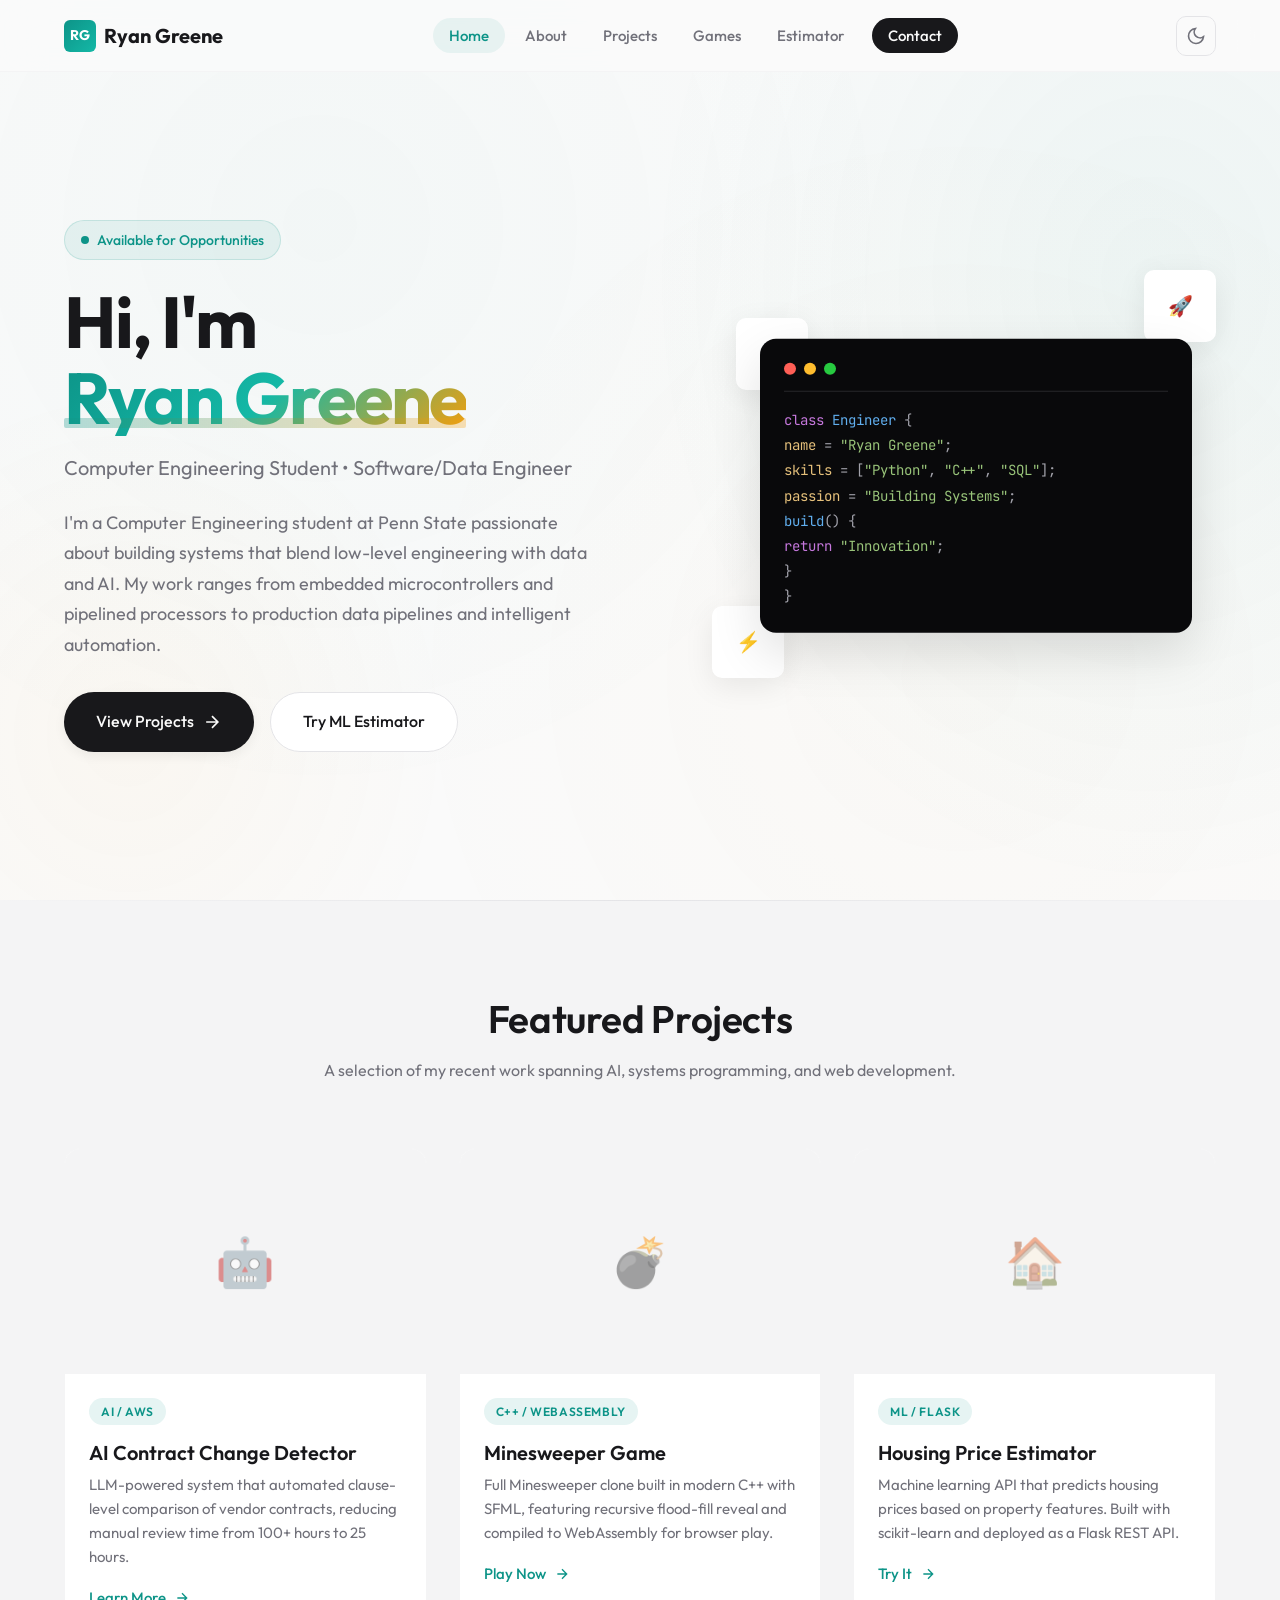
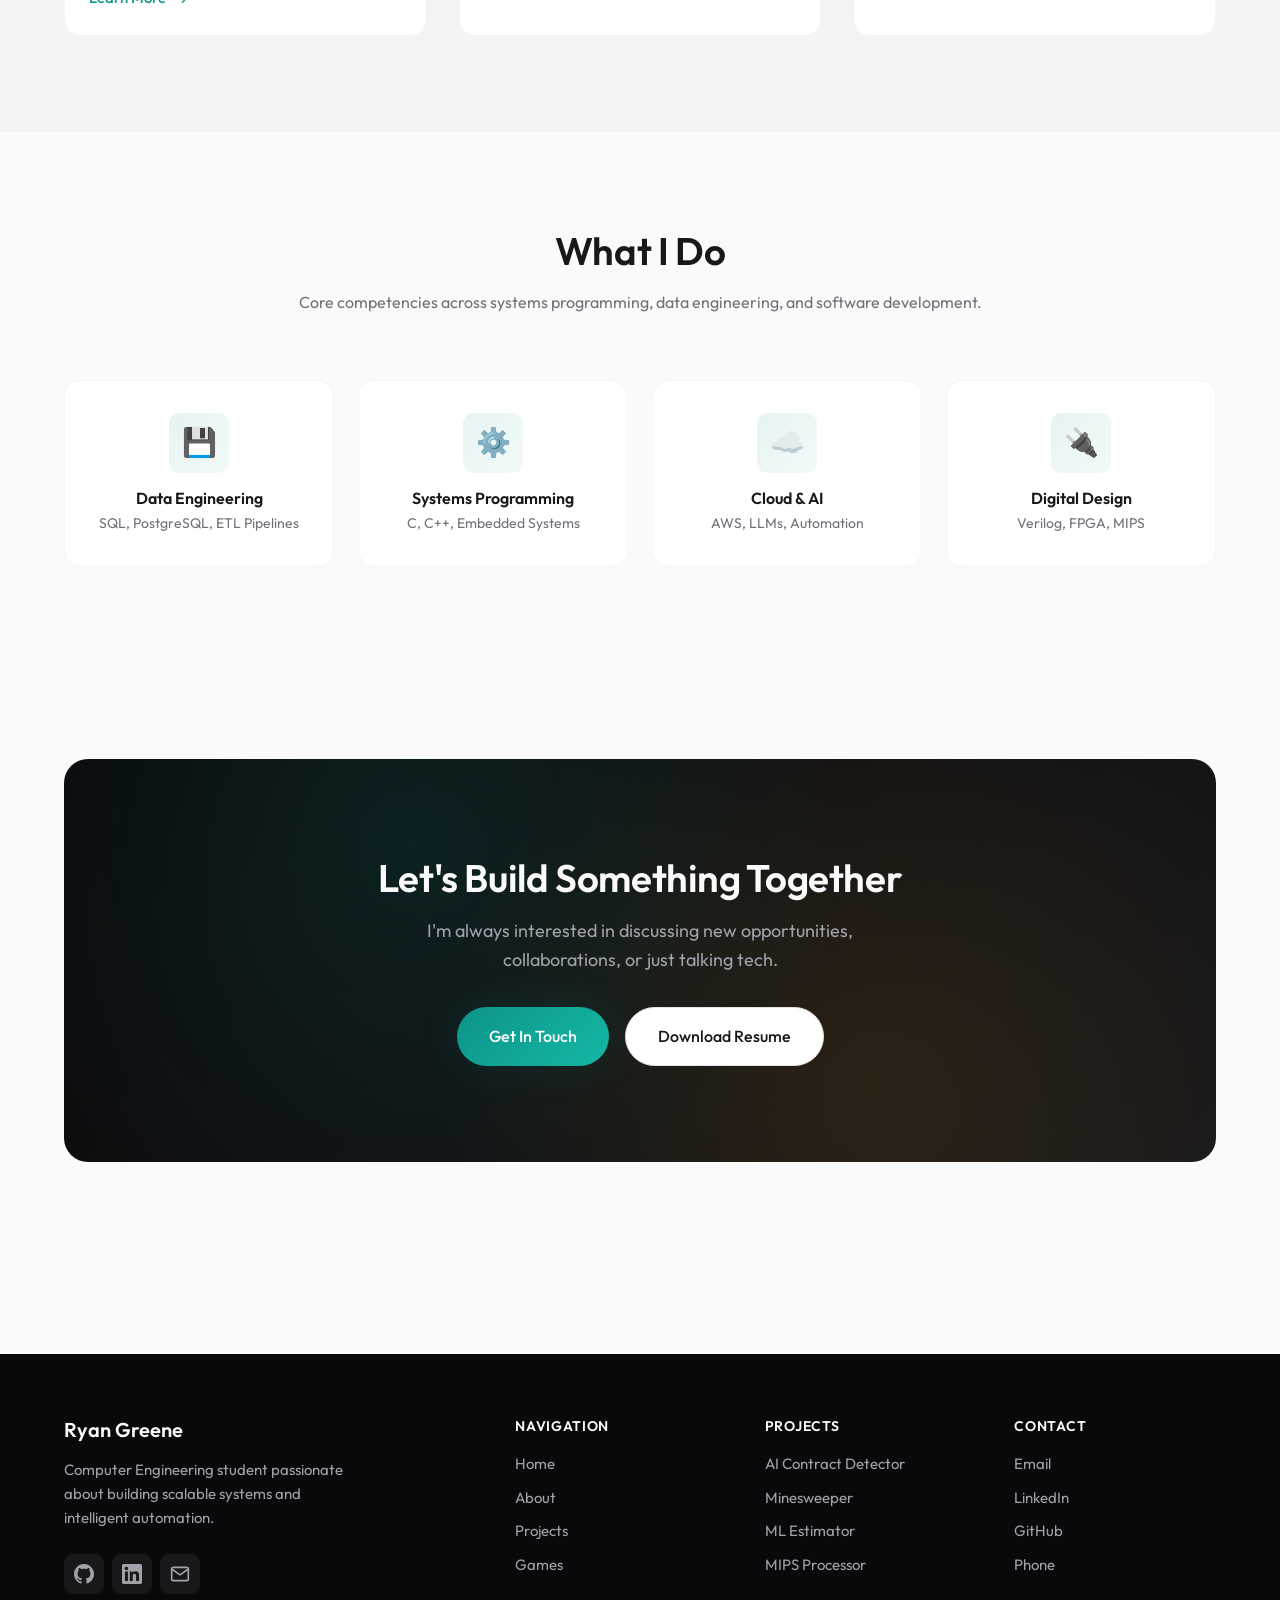
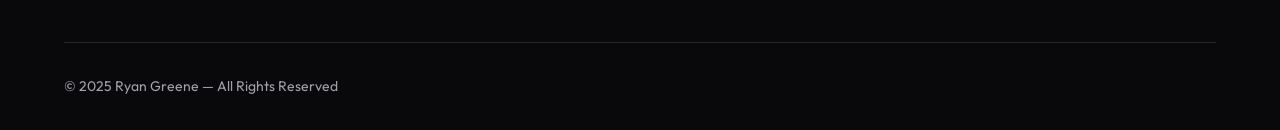
==== commit 1b849368: "added dark mode" ====
--- a/index.html
+++ b/index.html
@@ -40,6 +40,16 @@
                 <li><a href="/contact.html" class="nav-link nav-cta">Contact</a></li>
             </ul>
             
+            <button class="theme-toggle" id="theme-toggle" aria-label="Toggle dark mode">
+                <svg class="icon-moon" viewBox="0 0 24 24" fill="none" stroke="currentColor" stroke-width="2">
+                    <path d="M21 12.79A9 9 0 1 1 11.21 3 7 7 0 0 0 21 12.79z"/>
+                </svg>
+                <svg class="icon-sun" viewBox="0 0 24 24" fill="none" stroke="currentColor" stroke-width="2">
+                    <circle cx="12" cy="12" r="5"/>
+                    <path d="M12 1v2M12 21v2M4.22 4.22l1.42 1.42M18.36 18.36l1.42 1.42M1 12h2M21 12h2M4.22 19.78l1.42-1.42M18.36 5.64l1.42-1.42"/>
+                </svg>
+            </button>
+            
             <button class="navbar-toggle" id="nav-toggle" aria-label="Toggle navigation">
                 <span></span>
                 <span></span>
--- a/styles/global.css
+++ b/styles/global.css
@@ -72,6 +72,106 @@
     /* Layout */
     --max-width: 1200px;
     --navbar-height: 72px;
+}
+
+/* ============================================
+   DARK MODE THEME
+   ============================================ */
+[data-theme="dark"] {
+    --color-primary: #4da3ff;
+    --color-primary-dark: #3b8de6;
+    --color-primary-light: #6bb3ff;
+    --color-accent: #fbbf24;
+    --color-accent-light: #fcd34d;
+    
+    --color-bg: #111111;
+    --color-bg-alt: #1a1a1a;
+    --color-bg-card: #1a1a1a;
+    --color-text: #f5f5f5;
+    --color-text-muted: #bbbbbb;
+    --color-text-light: #888888;
+    --color-border: #333333;
+    --color-border-light: #2a2a2a;
+    
+    --shadow-sm: 0 1px 2px rgba(0, 0, 0, 0.2);
+    --shadow-md: 0 4px 12px rgba(0, 0, 0, 0.3);
+    --shadow-lg: 0 8px 30px rgba(0, 0, 0, 0.4);
+    --shadow-xl: 0 20px 50px rgba(0, 0, 0, 0.5);
+    --shadow-glow: 0 0 40px rgba(77, 163, 255, 0.2);
+}
+
+[data-theme="dark"] .navbar {
+    background: rgba(17, 17, 17, 0.9);
+    border-bottom-color: var(--color-border);
+}
+
+[data-theme="dark"] .navbar.scrolled {
+    background: rgba(17, 17, 17, 0.98);
+}
+
+[data-theme="dark"] .btn-primary {
+    background: var(--color-primary);
+}
+
+[data-theme="dark"] .btn-secondary {
+    background: var(--color-bg-card);
+    border-color: var(--color-border);
+}
+
+[data-theme="dark"] .footer {
+    background: #0a0a0a;
+}
+
+/* Theme transition */
+html {
+    transition: background-color 0.2s ease, color 0.2s ease;
+}
+
+body, .navbar, .card, .btn, .footer, .form-input {
+    transition: background-color 0.2s ease, color 0.2s ease, border-color 0.2s ease;
+}
+
+/* Theme toggle button */
+.theme-toggle {
+    display: flex;
+    align-items: center;
+    justify-content: center;
+    width: 40px;
+    height: 40px;
+    padding: 0;
+    background: transparent;
+    border: 1px solid var(--color-border);
+    border-radius: var(--radius-md);
+    color: var(--color-text-muted);
+    cursor: pointer;
+    transition: var(--transition-fast);
+    margin-left: var(--space-sm);
+}
+
+.theme-toggle:hover {
+    background: var(--color-bg-alt);
+    color: var(--color-text);
+    border-color: var(--color-primary);
+}
+
+.theme-toggle svg {
+    width: 20px;
+    height: 20px;
+}
+
+.theme-toggle .icon-sun,
+.theme-toggle .icon-moon {
+    display: none;
+}
+
+/* Show sun in dark mode, moon in light mode */
+[data-theme="dark"] .theme-toggle .icon-sun {
+    display: block;
+}
+
+[data-theme="light"] .theme-toggle .icon-moon,
+:root:not([data-theme]) .theme-toggle .icon-moon {
+    display: block;
 }
 
 /* ============================================
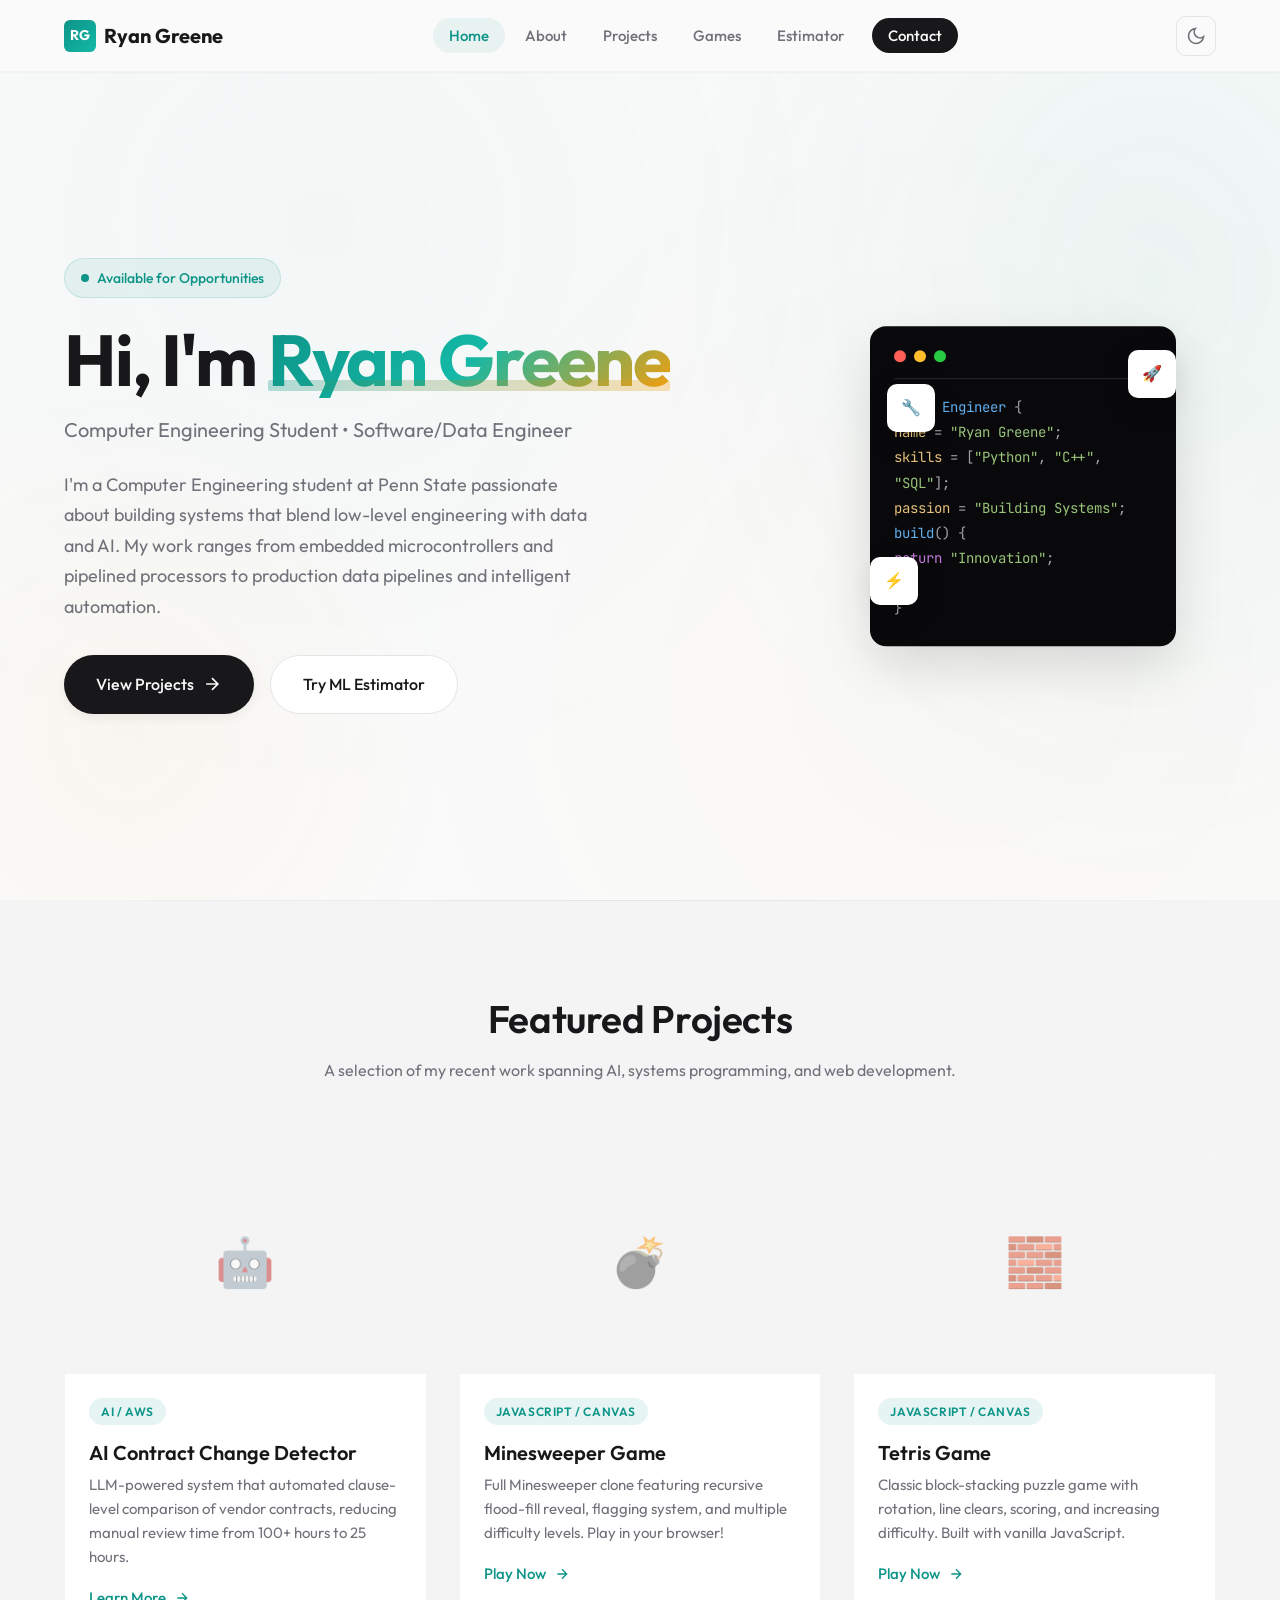
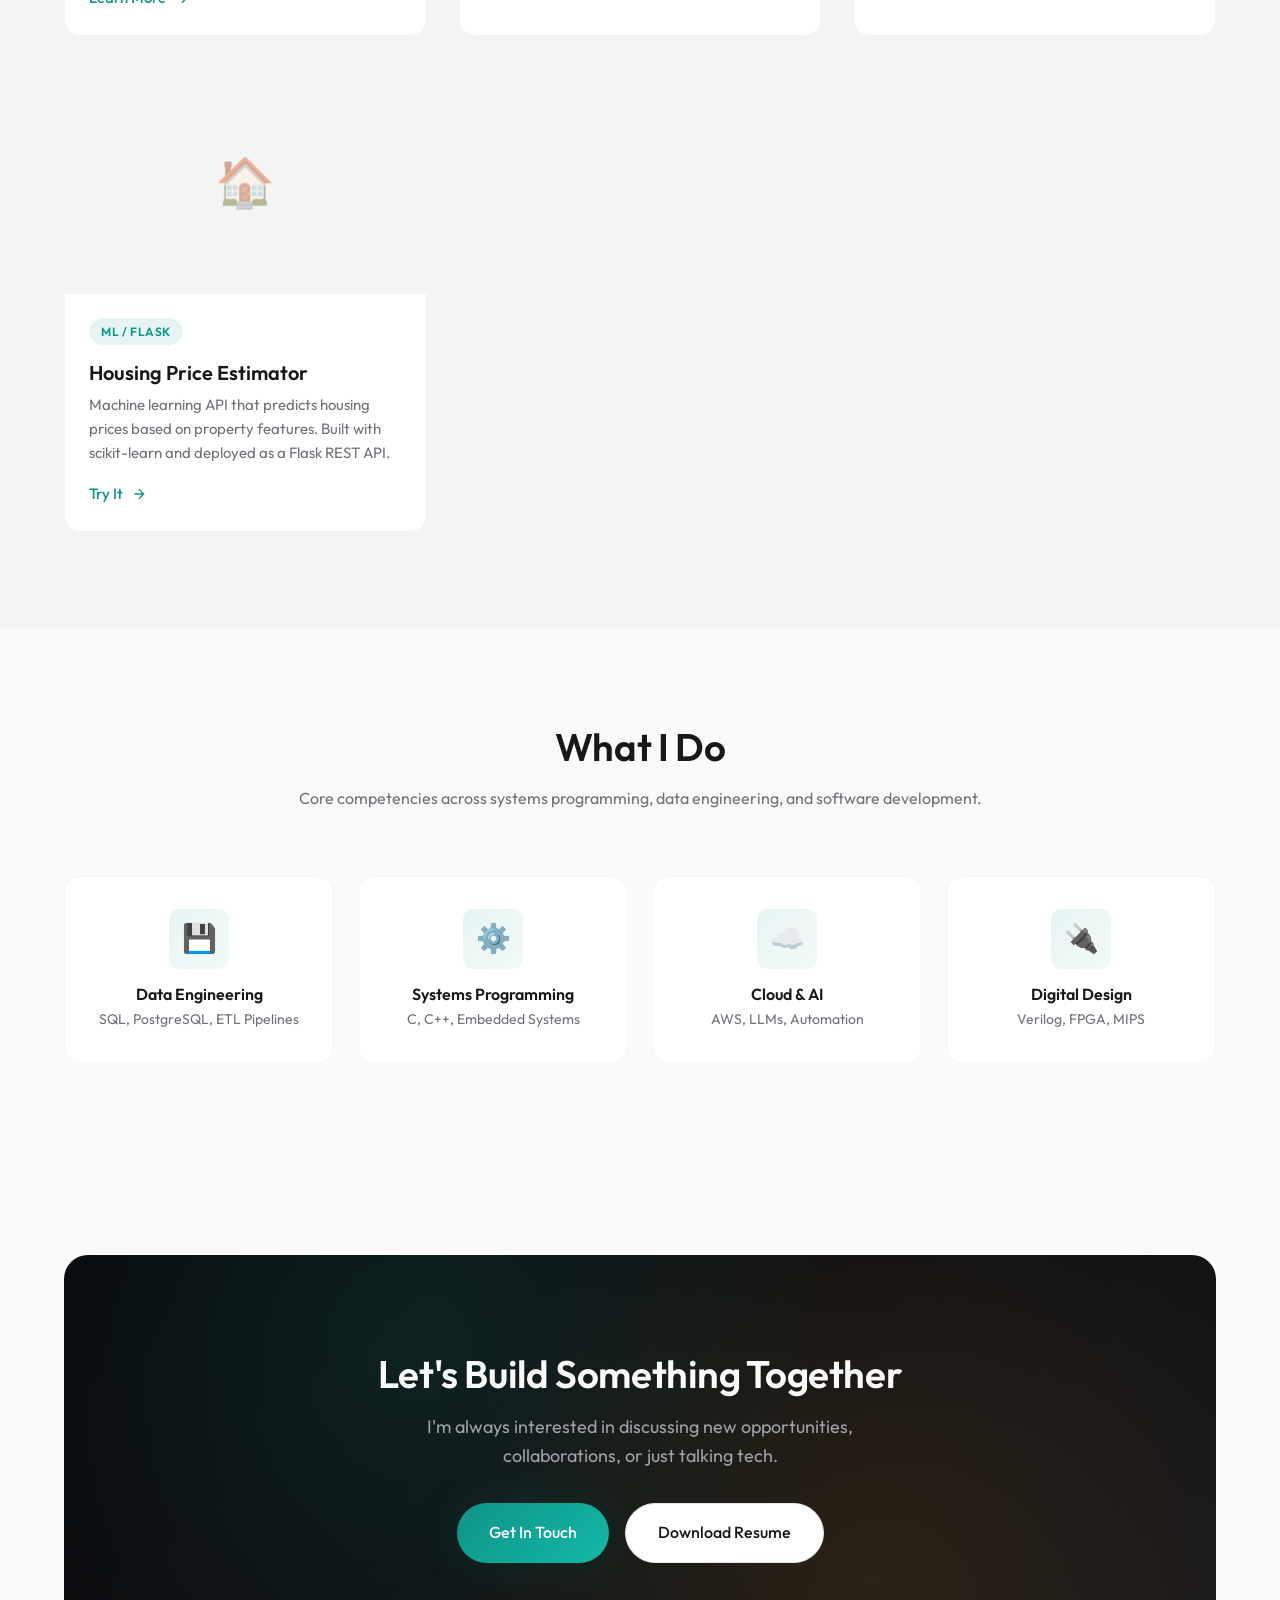
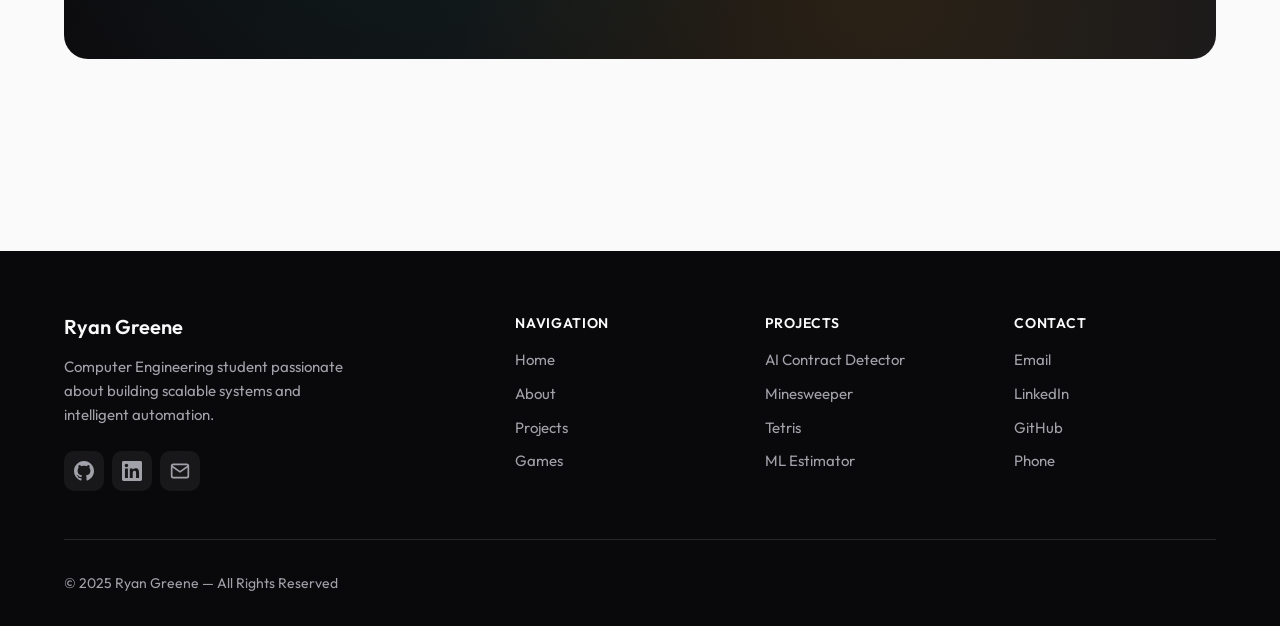
==== commit edbda395: "Added tetris and how to for games" ====
--- a/index.html
+++ b/index.html
@@ -171,11 +171,11 @@
                             <span class="placeholder-icon">💣</span>
                         </div>
                         <div class="featured-card-content">
-                            <span class="featured-card-badge">C++ / WebAssembly</span>
+                            <span class="featured-card-badge">JavaScript / Canvas</span>
                             <h3 class="featured-card-title">Minesweeper Game</h3>
                             <p class="featured-card-description">
-                                Full Minesweeper clone built in modern C++ with SFML, featuring recursive 
-                                flood-fill reveal and compiled to WebAssembly for browser play.
+                                Full Minesweeper clone featuring recursive flood-fill reveal, 
+                                flagging system, and multiple difficulty levels. Play in your browser!
                             </p>
                             <a href="/games/minesweeper/" class="featured-card-link">
                                 Play Now
@@ -186,7 +186,28 @@
                         </div>
                     </article>
                     
-                    <!-- Project 3: Housing Estimator -->
+                    <!-- Project 3: Tetris -->
+                    <article class="featured-card reveal">
+                        <div class="featured-card-image">
+                            <span class="placeholder-icon">🧱</span>
+                        </div>
+                        <div class="featured-card-content">
+                            <span class="featured-card-badge">JavaScript / Canvas</span>
+                            <h3 class="featured-card-title">Tetris Game</h3>
+                            <p class="featured-card-description">
+                                Classic block-stacking puzzle game with rotation, line clears, 
+                                scoring, and increasing difficulty. Built with vanilla JavaScript.
+                            </p>
+                            <a href="/games/tetris/" class="featured-card-link">
+                                Play Now
+                                <svg width="16" height="16" viewBox="0 0 24 24" fill="none" stroke="currentColor" stroke-width="2">
+                                    <path d="M5 12h14M12 5l7 7-7 7"/>
+                                </svg>
+                            </a>
+                        </div>
+                    </article>
+                    
+                    <!-- Project 4: Housing Estimator -->
                     <article class="featured-card reveal">
                         <div class="featured-card-image">
                             <span class="placeholder-icon">🏠</span>
@@ -312,8 +333,8 @@
                     <ul>
                         <li><a href="/projects.html#ai-contract">AI Contract Detector</a></li>
                         <li><a href="/games/minesweeper/">Minesweeper</a></li>
+                        <li><a href="/games/tetris/">Tetris</a></li>
                         <li><a href="/realestate.html">ML Estimator</a></li>
-                        <li><a href="/projects.html#mips">MIPS Processor</a></li>
                     </ul>
                 </div>
                 
--- a/styles/home.css
+++ b/styles/home.css
@@ -46,8 +46,8 @@
 
 .hero-inner {
     display: grid;
-    grid-template-columns: 1.2fr 1fr;
-    gap: var(--space-4xl);
+    grid-template-columns: 1.3fr 0.7fr;
+    gap: var(--space-3xl);
     align-items: center;
     position: relative;
     z-index: 1;
@@ -131,13 +131,14 @@
     position: relative;
     opacity: 0;
     animation: fadeIn 1s ease 0.4s forwards;
+    flex-shrink: 0;
 }
 
 .hero-graphic {
     position: relative;
     width: 100%;
     aspect-ratio: 1;
-    max-width: 480px;
+    max-width: 380px;
     margin: 0 auto;
 }
 
@@ -197,35 +198,36 @@
     border-radius: var(--radius-md);
     background: var(--color-bg-card);
     box-shadow: var(--shadow-lg);
-    padding: var(--space-md);
+    padding: var(--space-sm);
     animation: float 6s ease-in-out infinite;
+    z-index: 1;
 }
 
 .floating-element-1 {
-    top: 5%;
-    right: 0;
+    top: 10%;
+    right: 5%;
     animation-delay: 0s;
 }
 
 .floating-element-2 {
-    bottom: 10%;
-    left: -5%;
+    bottom: 15%;
+    left: 5%;
     animation-delay: 2s;
 }
 
 .floating-element-3 {
-    top: 15%;
-    left: 0;
+    top: 20%;
+    left: 10%;
     animation-delay: 4s;
 }
 
 .floating-icon {
-    width: 40px;
-    height: 40px;
+    width: 32px;
+    height: 32px;
     display: flex;
     align-items: center;
     justify-content: center;
-    font-size: 1.25rem;
+    font-size: 1rem;
 }
 
 /* ============================================
@@ -457,7 +459,44 @@
 /* ============================================
    RESPONSIVE STYLES
    ============================================ */
-@media (max-width: 1024px) {
+
+/* Large screens - ensure no overlap */
+@media (max-width: 1400px) {
+    .hero-inner {
+        gap: var(--space-2xl);
+    }
+    
+    .hero-graphic {
+        max-width: 340px;
+    }
+}
+
+/* MacBook / Medium-large screens */
+@media (max-width: 1200px) {
+    .hero-inner {
+        grid-template-columns: 1.5fr 0.5fr;
+        gap: var(--space-xl);
+    }
+    
+    .hero-graphic {
+        max-width: 280px;
+    }
+    
+    .hero-code-block {
+        padding: var(--space-md);
+    }
+    
+    .code-content {
+        font-size: 0.75rem;
+    }
+    
+    .floating-element {
+        display: none;
+    }
+}
+
+/* Tablet - stack layout */
+@media (max-width: 900px) {
     .hero-inner {
         grid-template-columns: 1fr;
         text-align: center;
@@ -468,12 +507,12 @@
     }
     
     .hero-visual {
-        order: 0;
-        margin-bottom: var(--space-2xl);
+        order: 2;
+        margin-top: var(--space-xl);
     }
     
     .hero-graphic {
-        max-width: 400px;
+        max-width: 320px;
     }
     
     .hero-description {
@@ -484,7 +523,9 @@
     .hero-actions {
         justify-content: center;
     }
-    
+}
+
+@media (max-width: 1024px) {
     .featured-grid {
         grid-template-columns: repeat(2, 1fr);
     }
@@ -501,7 +542,7 @@
     }
     
     .hero-graphic {
-        max-width: 300px;
+        max-width: 280px;
     }
     
     .hero-code-block {
@@ -509,7 +550,7 @@
     }
     
     .code-content {
-        font-size: 0.75rem;
+        font-size: 0.7rem;
     }
     
     .floating-element {
@@ -539,6 +580,10 @@
         width: 100%;
     }
     
+    .hero-graphic {
+        max-width: 240px;
+    }
+    
     .skills-grid {
         grid-template-columns: 1fr;
     }
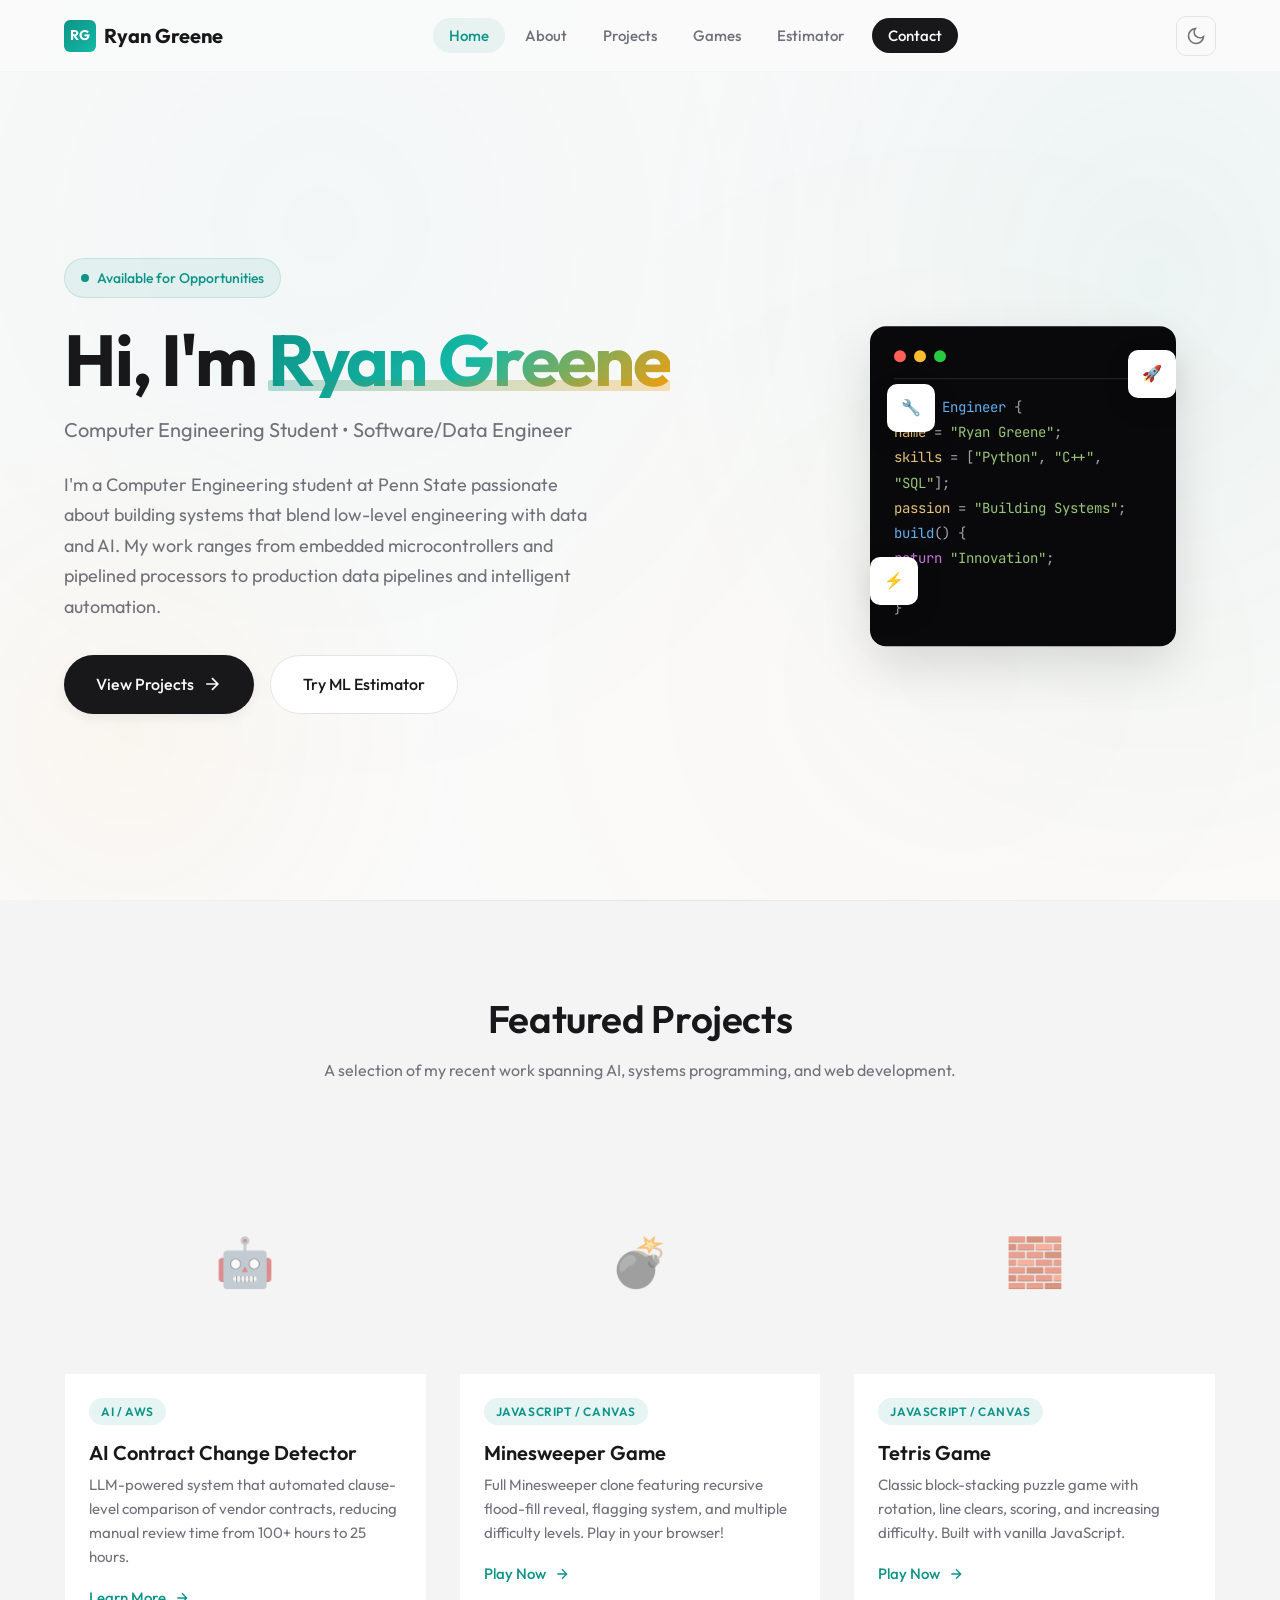
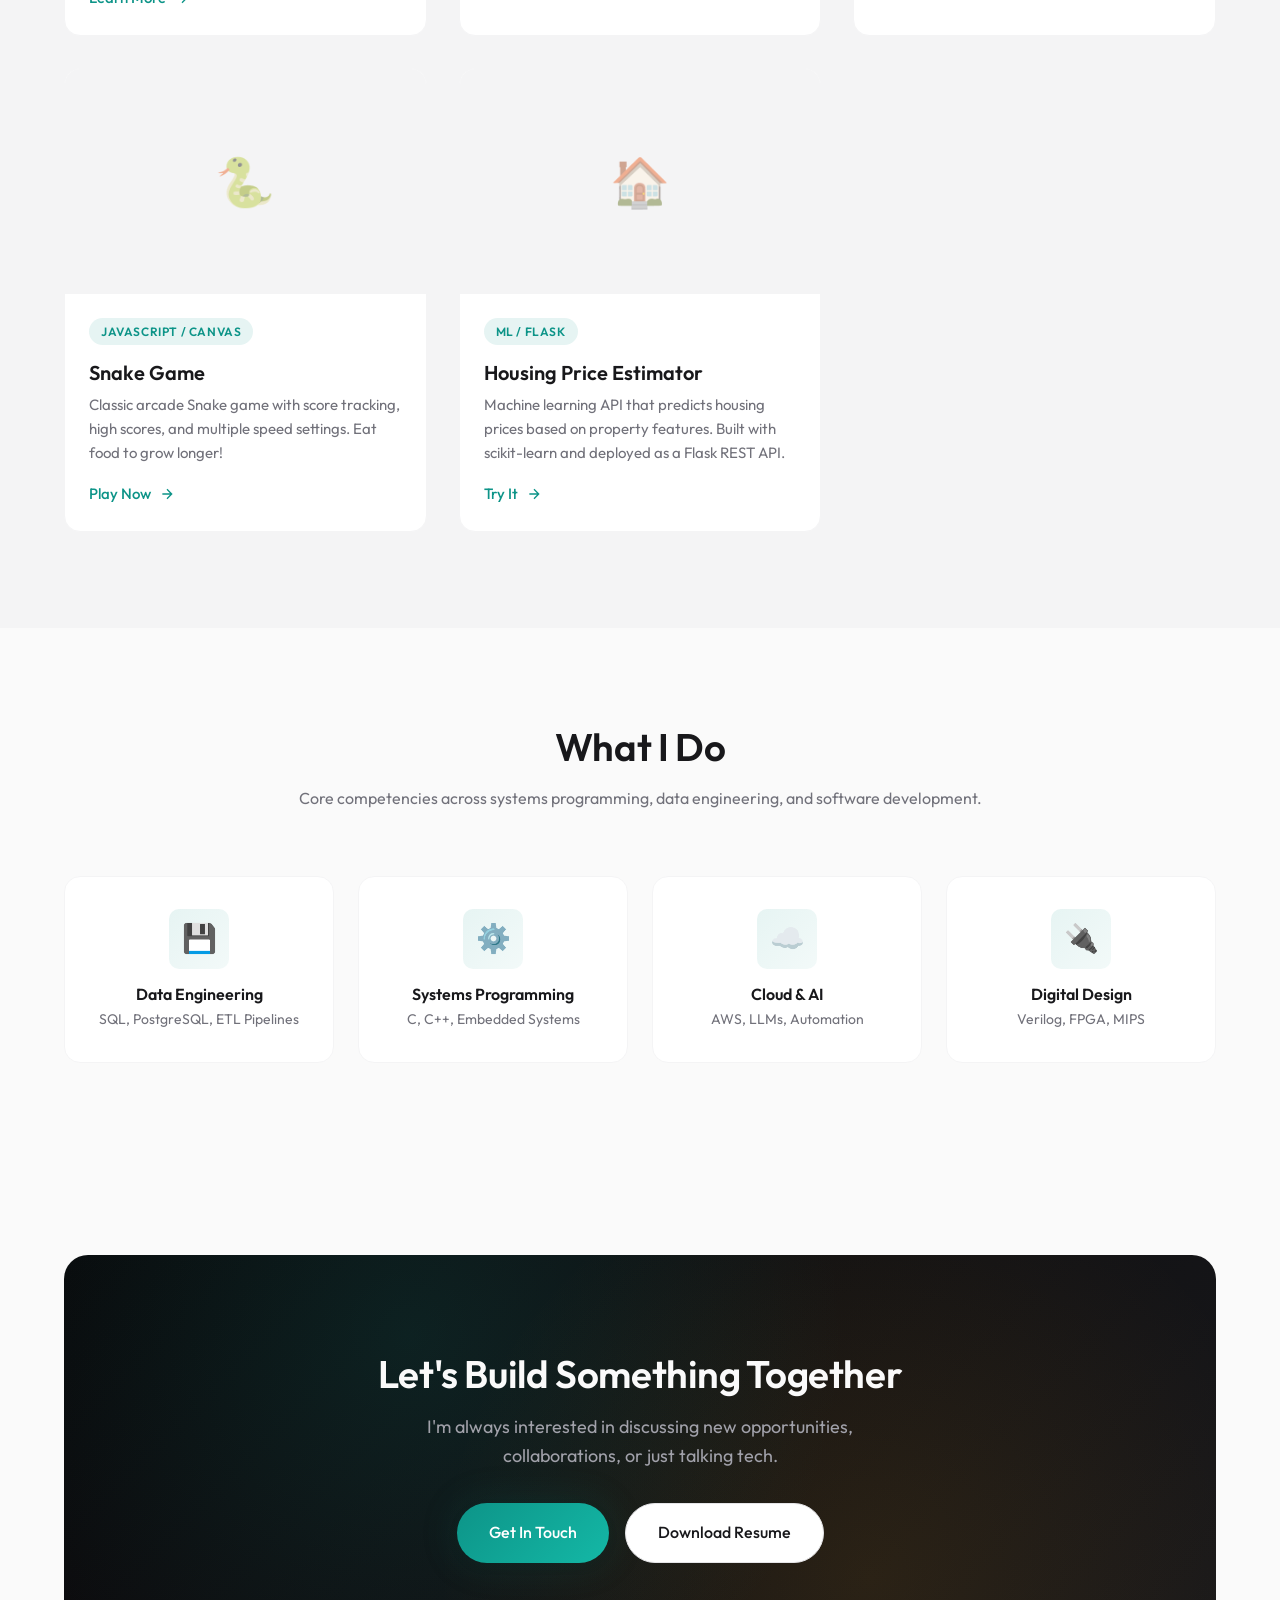
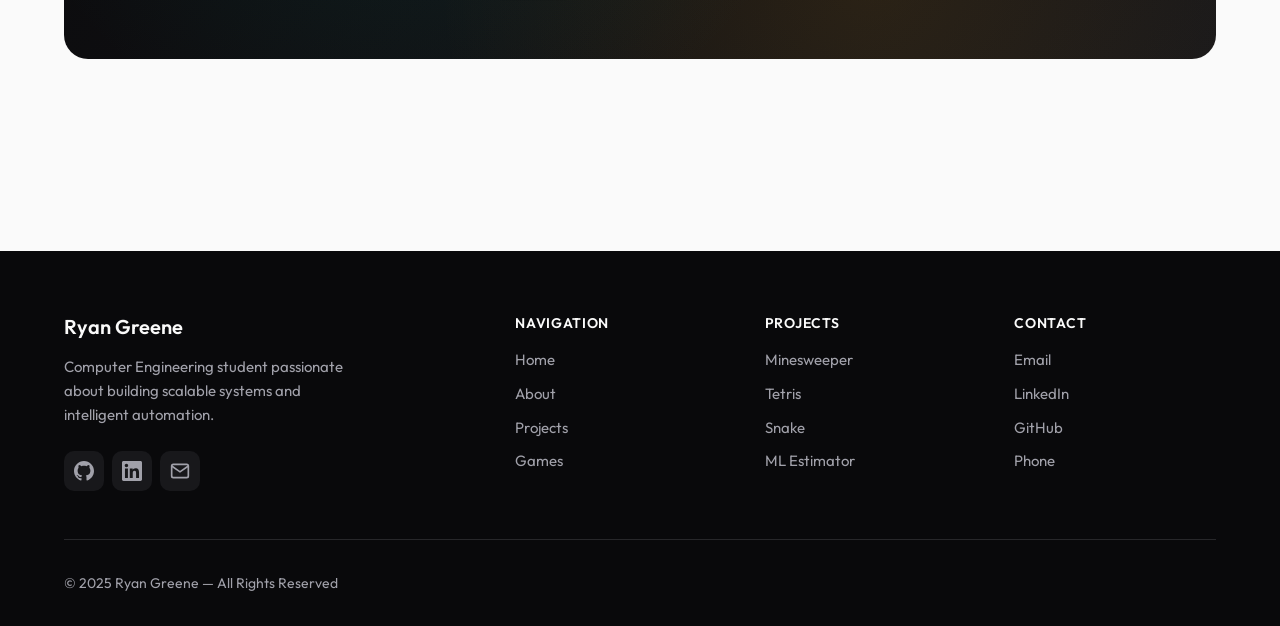
==== commit 223fcc67: "Added snake to the page" ====
--- a/index.html
+++ b/index.html
@@ -207,7 +207,28 @@
                         </div>
                     </article>
                     
-                    <!-- Project 4: Housing Estimator -->
+                    <!-- Project 4: Snake -->
+                    <article class="featured-card reveal">
+                        <div class="featured-card-image">
+                            <span class="placeholder-icon">🐍</span>
+                        </div>
+                        <div class="featured-card-content">
+                            <span class="featured-card-badge">JavaScript / Canvas</span>
+                            <h3 class="featured-card-title">Snake Game</h3>
+                            <p class="featured-card-description">
+                                Classic arcade Snake game with score tracking, high scores, 
+                                and multiple speed settings. Eat food to grow longer!
+                            </p>
+                            <a href="/games/snake/" class="featured-card-link">
+                                Play Now
+                                <svg width="16" height="16" viewBox="0 0 24 24" fill="none" stroke="currentColor" stroke-width="2">
+                                    <path d="M5 12h14M12 5l7 7-7 7"/>
+                                </svg>
+                            </a>
+                        </div>
+                    </article>
+                    
+                    <!-- Project 5: Housing Estimator -->
                     <article class="featured-card reveal">
                         <div class="featured-card-image">
                             <span class="placeholder-icon">🏠</span>
@@ -331,9 +352,9 @@
                 <div class="footer-column">
                     <h4>Projects</h4>
                     <ul>
-                        <li><a href="/projects.html#ai-contract">AI Contract Detector</a></li>
                         <li><a href="/games/minesweeper/">Minesweeper</a></li>
                         <li><a href="/games/tetris/">Tetris</a></li>
+                        <li><a href="/games/snake/">Snake</a></li>
                         <li><a href="/realestate.html">ML Estimator</a></li>
                     </ul>
                 </div>
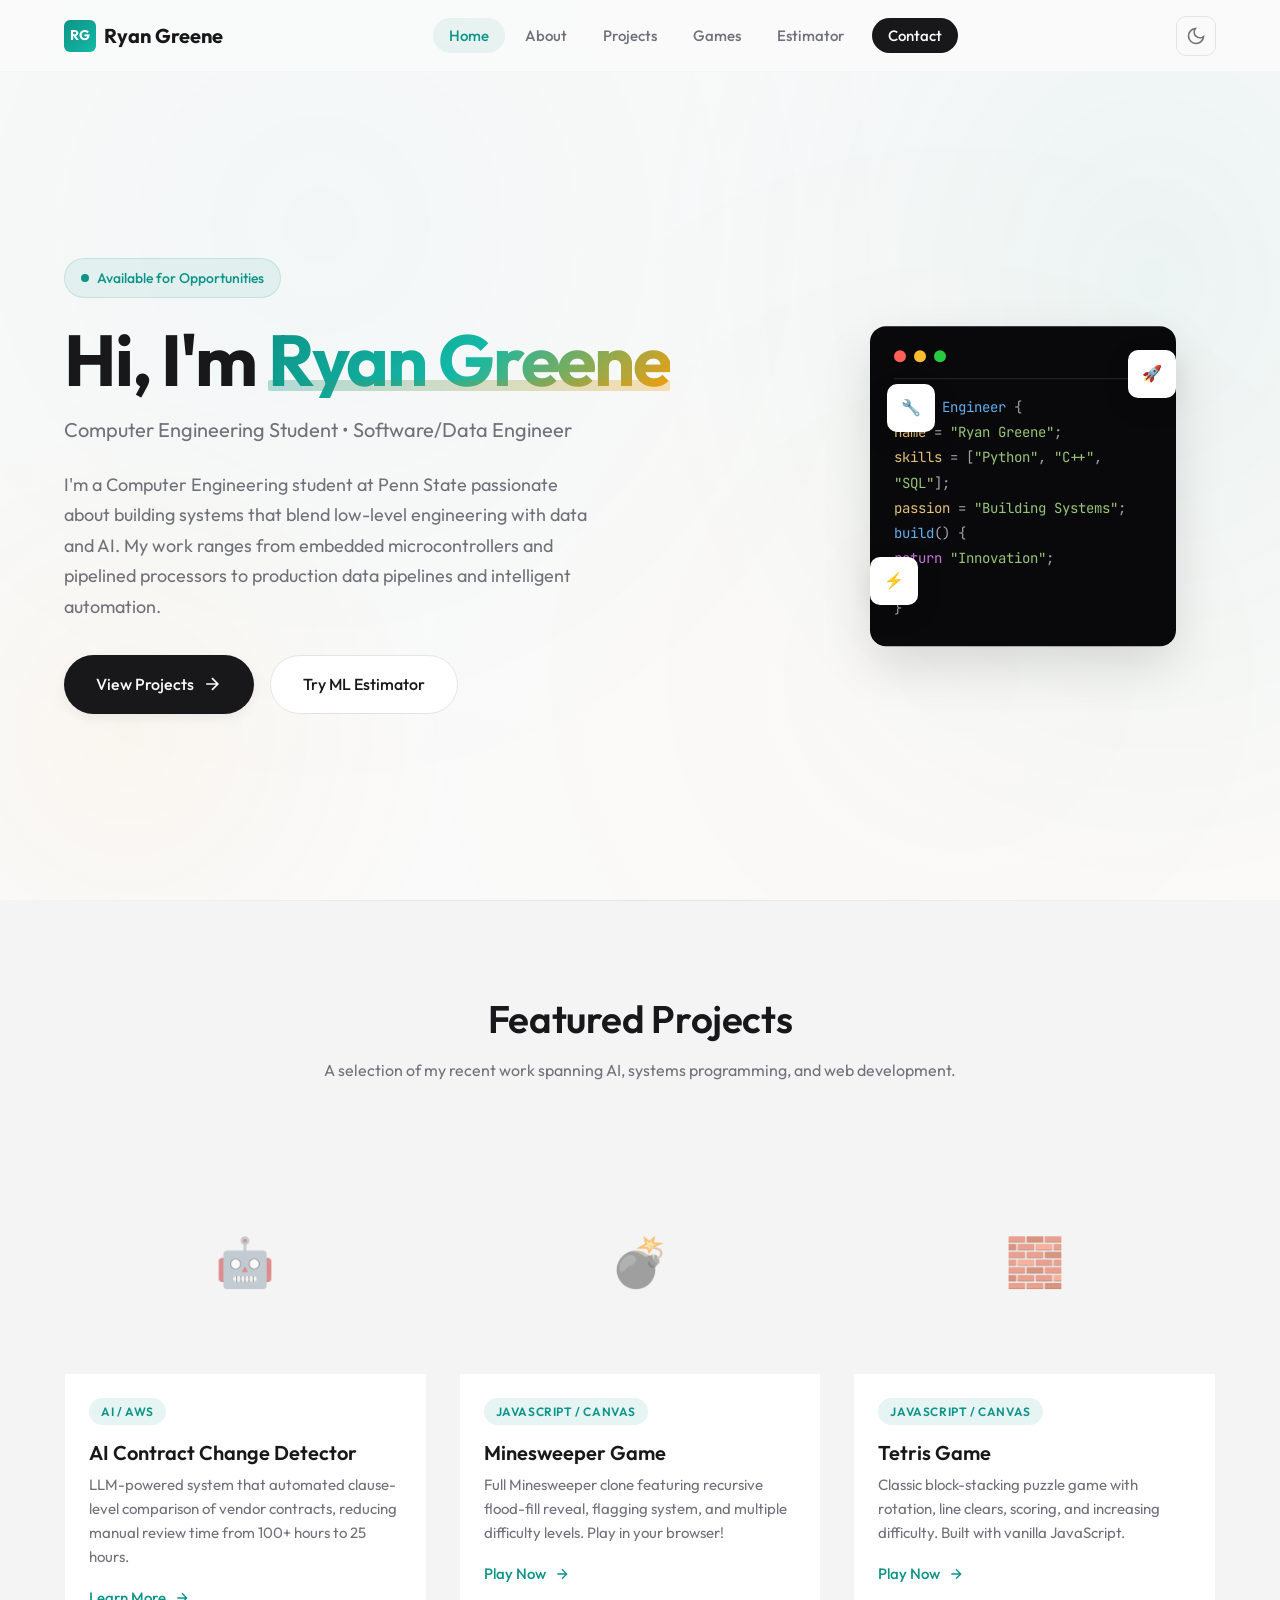
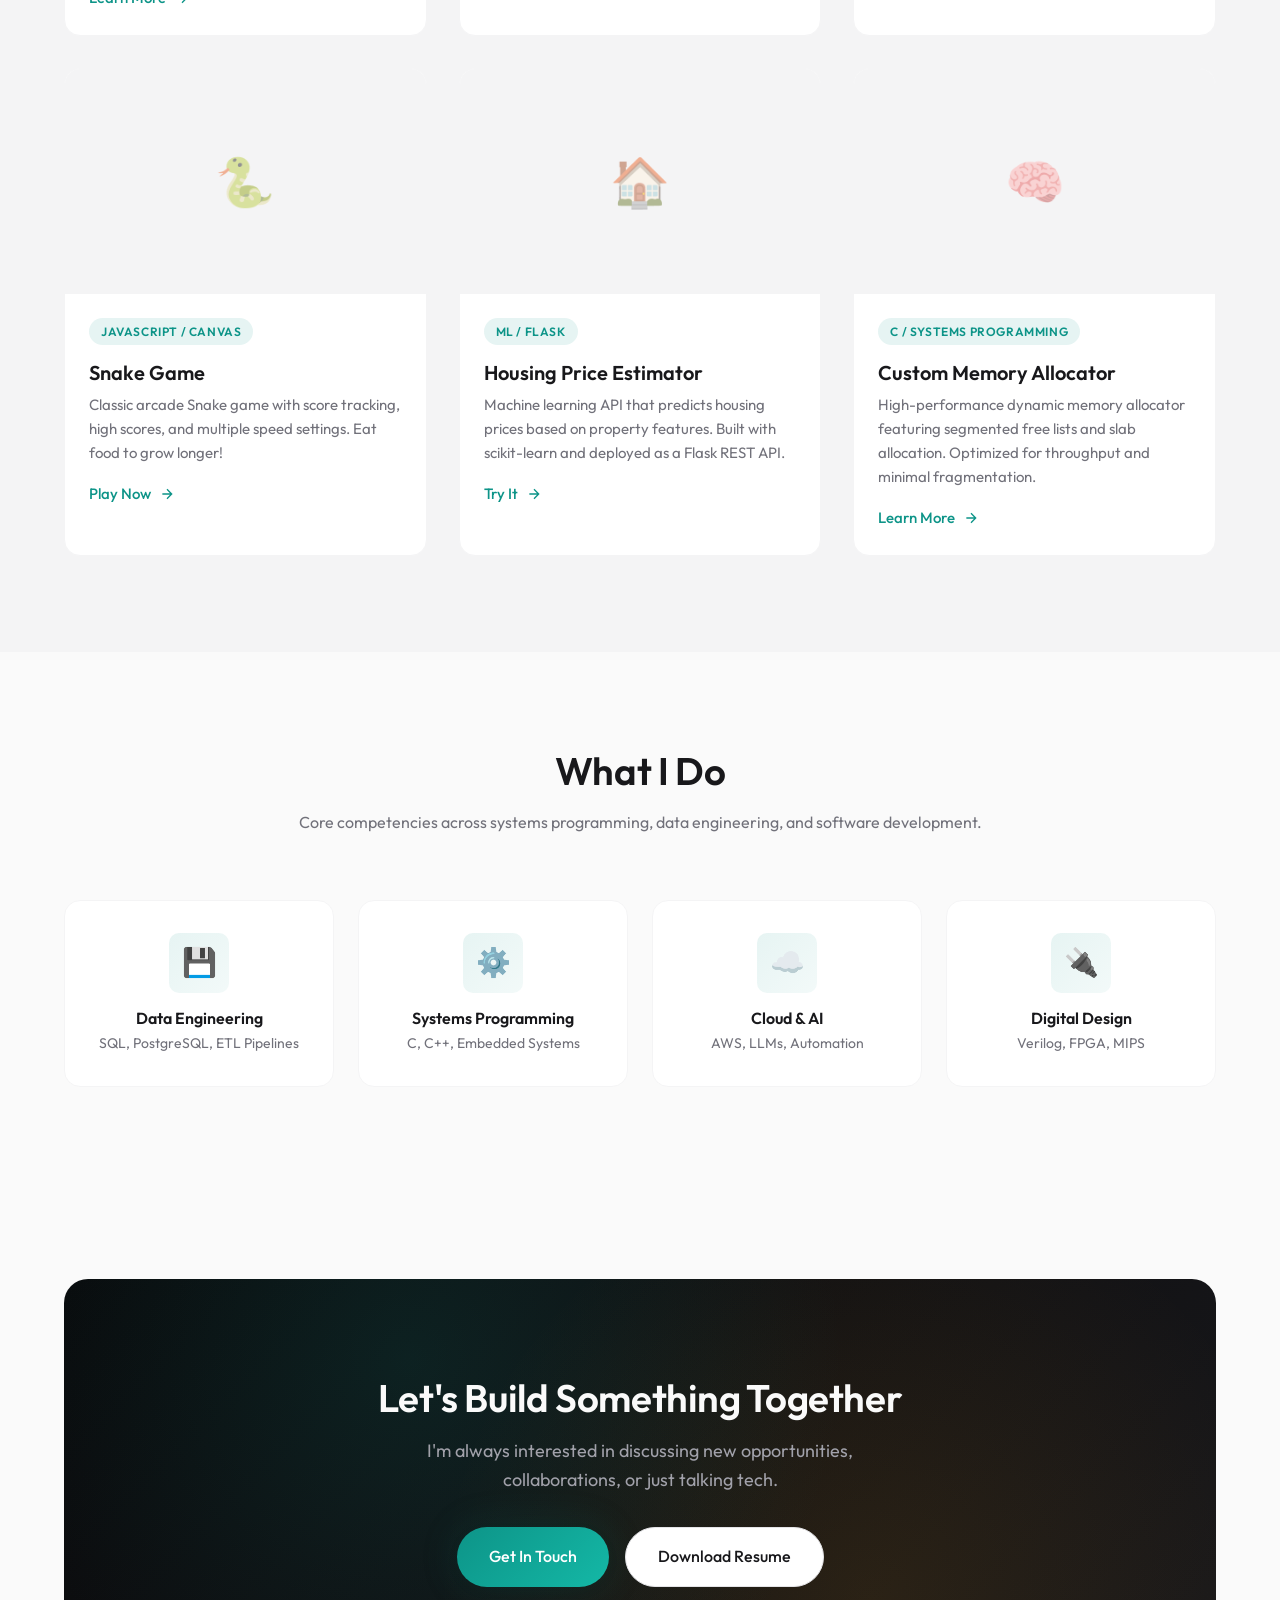
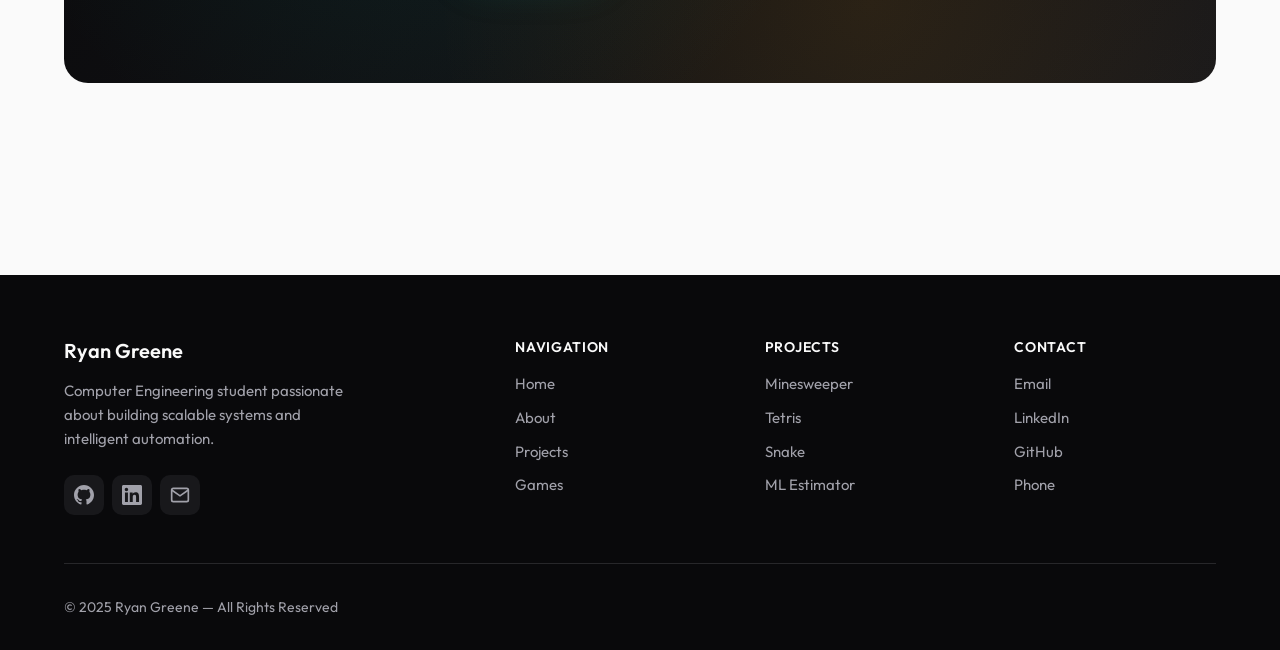
==== commit 4eadf5a1: "Changed featured projects" ====
--- a/index.html
+++ b/index.html
@@ -248,6 +248,27 @@
                             </a>
                         </div>
                     </article>
+                    
+                    <!-- Project 6: Custom Memory Allocator -->
+                    <article class="featured-card reveal">
+                        <div class="featured-card-image">
+                            <span class="placeholder-icon">🧠</span>
+                        </div>
+                        <div class="featured-card-content">
+                            <span class="featured-card-badge">C / Systems Programming</span>
+                            <h3 class="featured-card-title">Custom Memory Allocator</h3>
+                            <p class="featured-card-description">
+                                High-performance dynamic memory allocator featuring segmented free lists and slab allocation. 
+                                Optimized for throughput and minimal fragmentation.
+                            </p>
+                            <a href="/projects.html#malloc-lab" class="featured-card-link">
+                                Learn More
+                                <svg width="16" height="16" viewBox="0 0 24 24" fill="none" stroke="currentColor" stroke-width="2">
+                                    <path d="M5 12h14M12 5l7 7-7 7"/>
+                                </svg>
+                            </a>
+                        </div>
+                    </article>
                 </div>
             </div>
         </section>
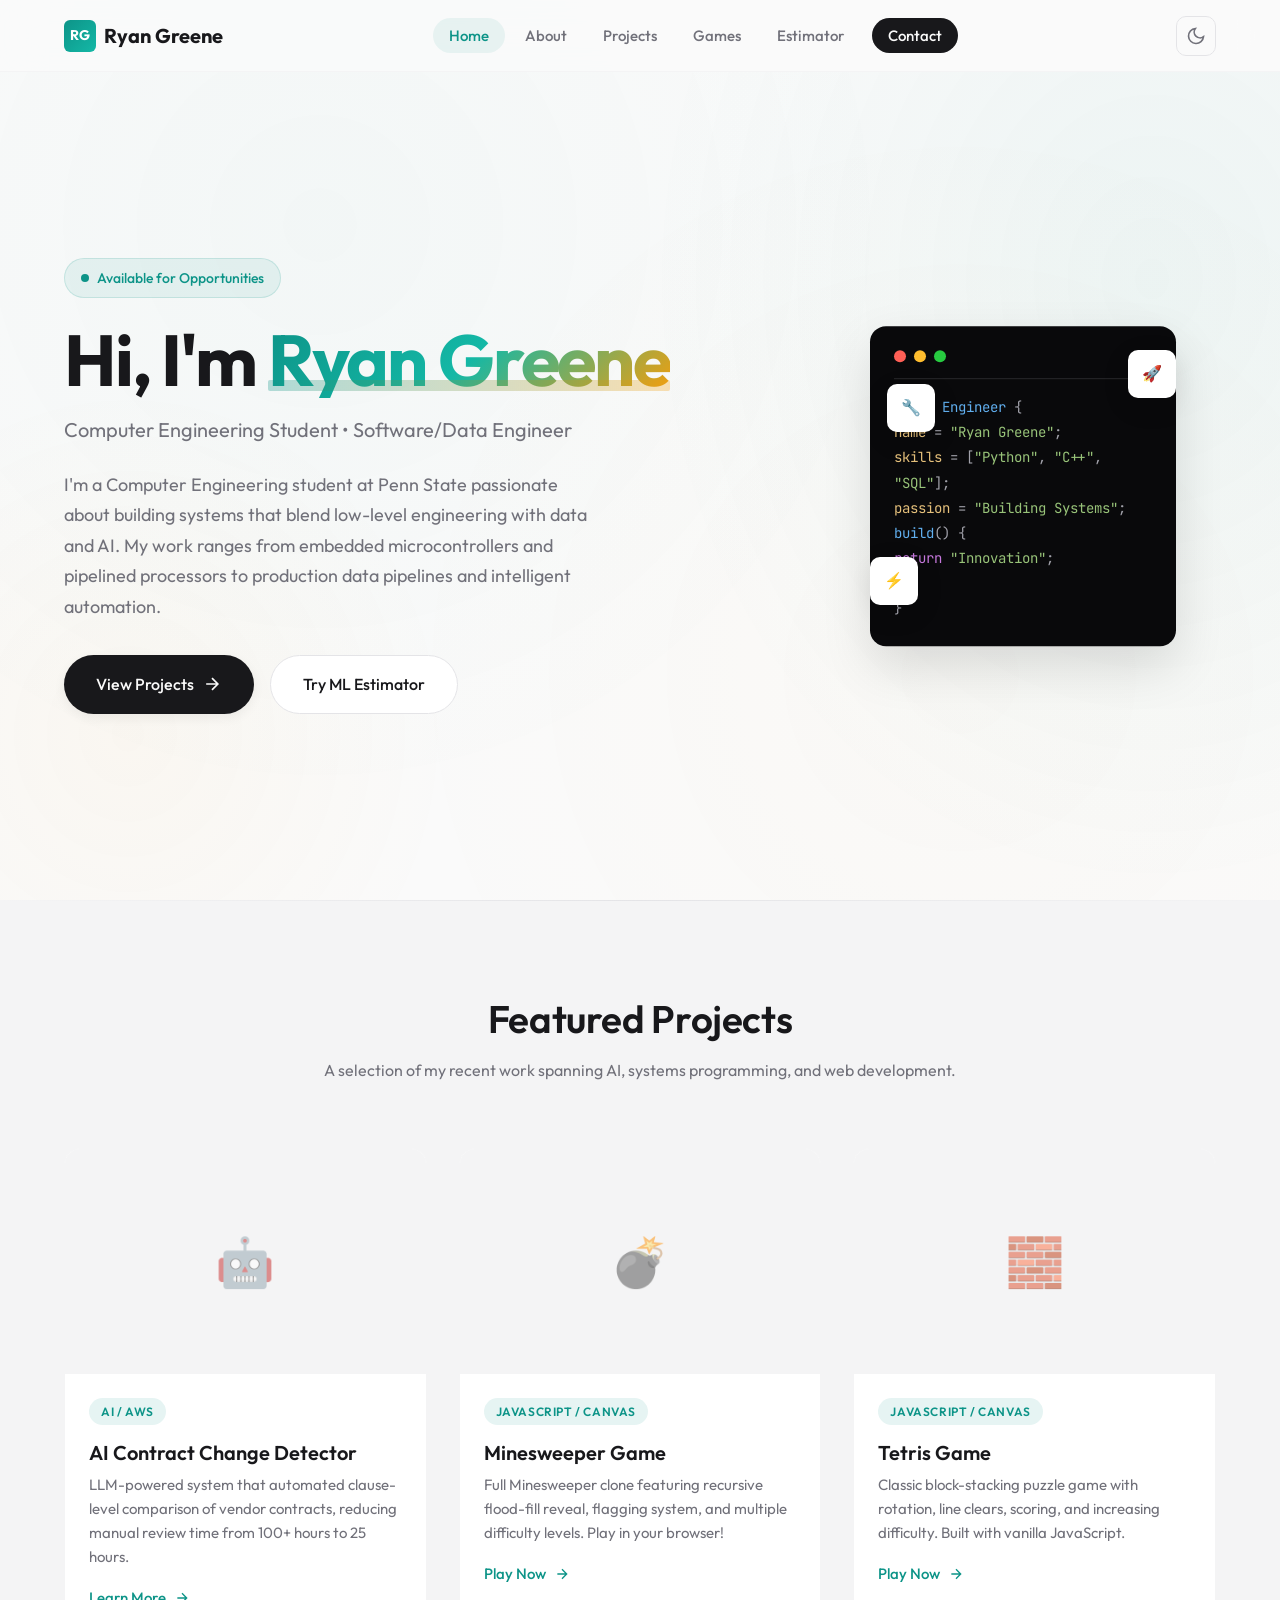
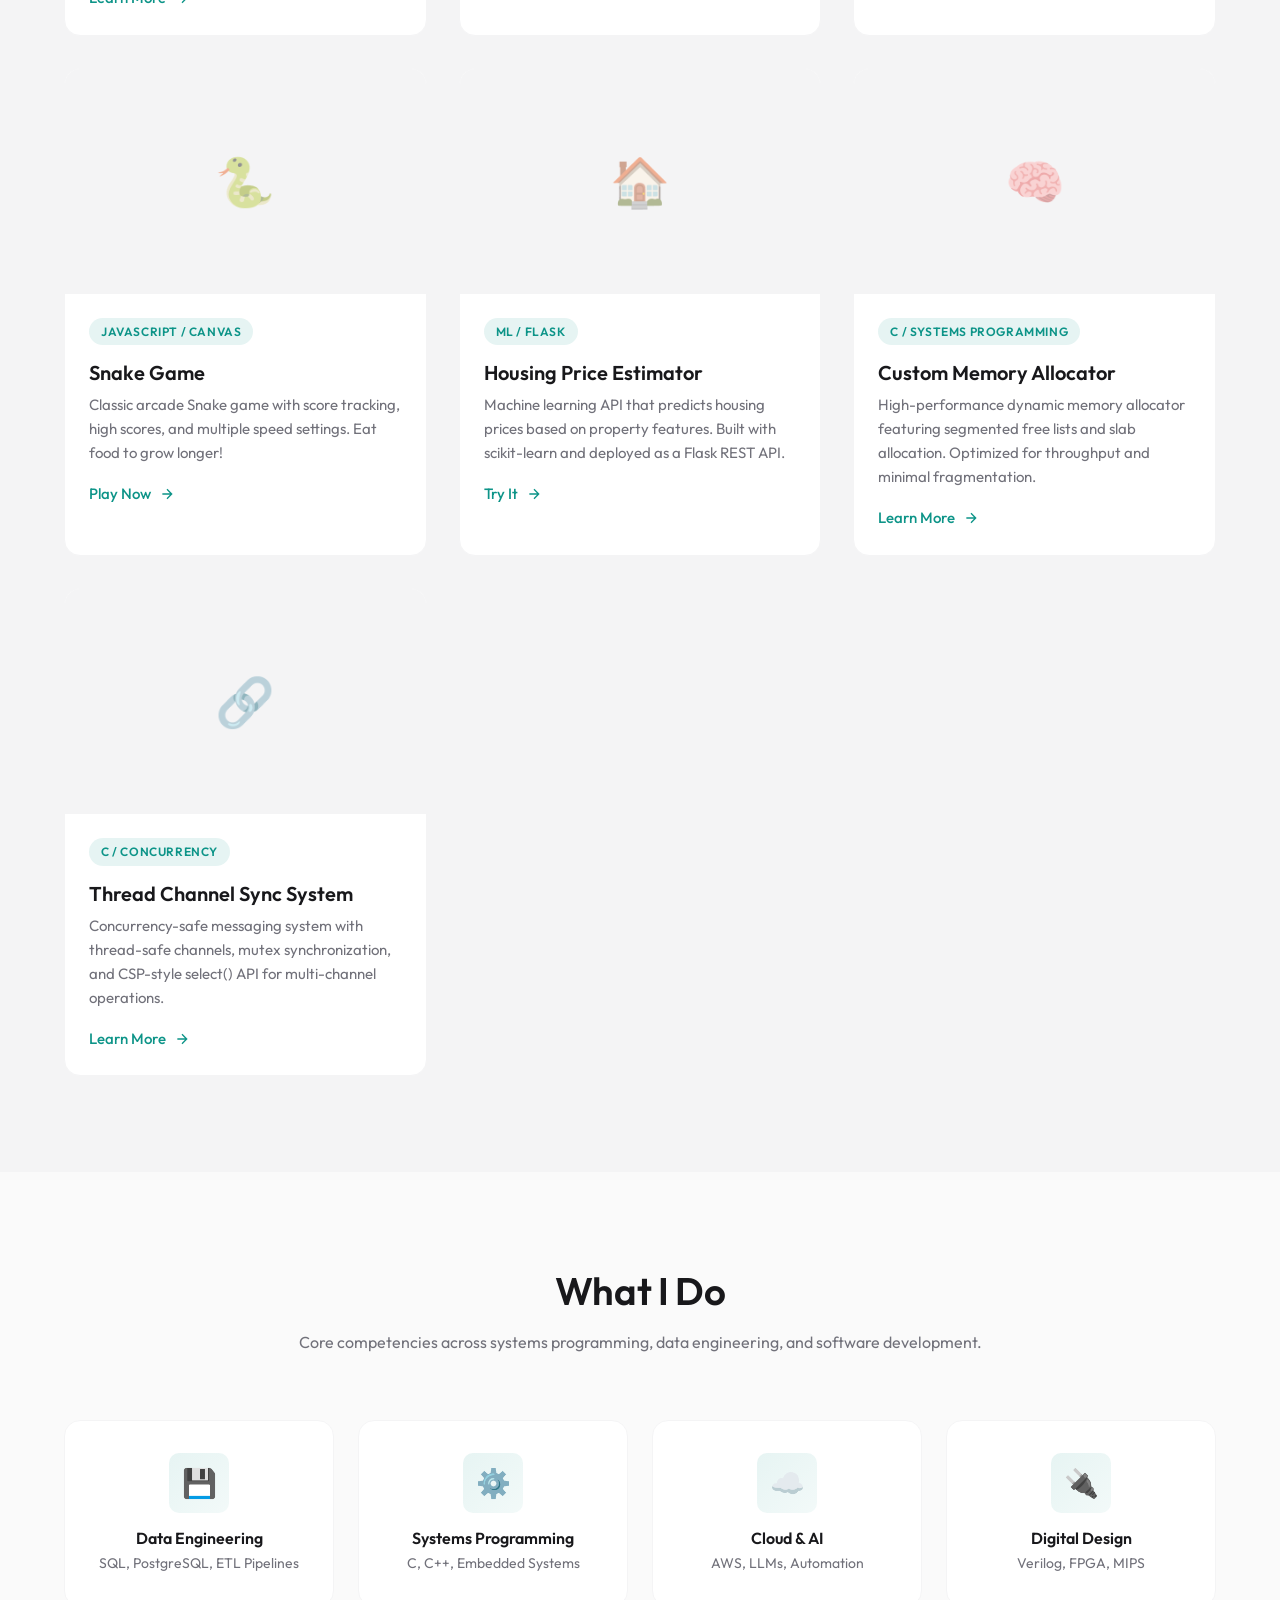
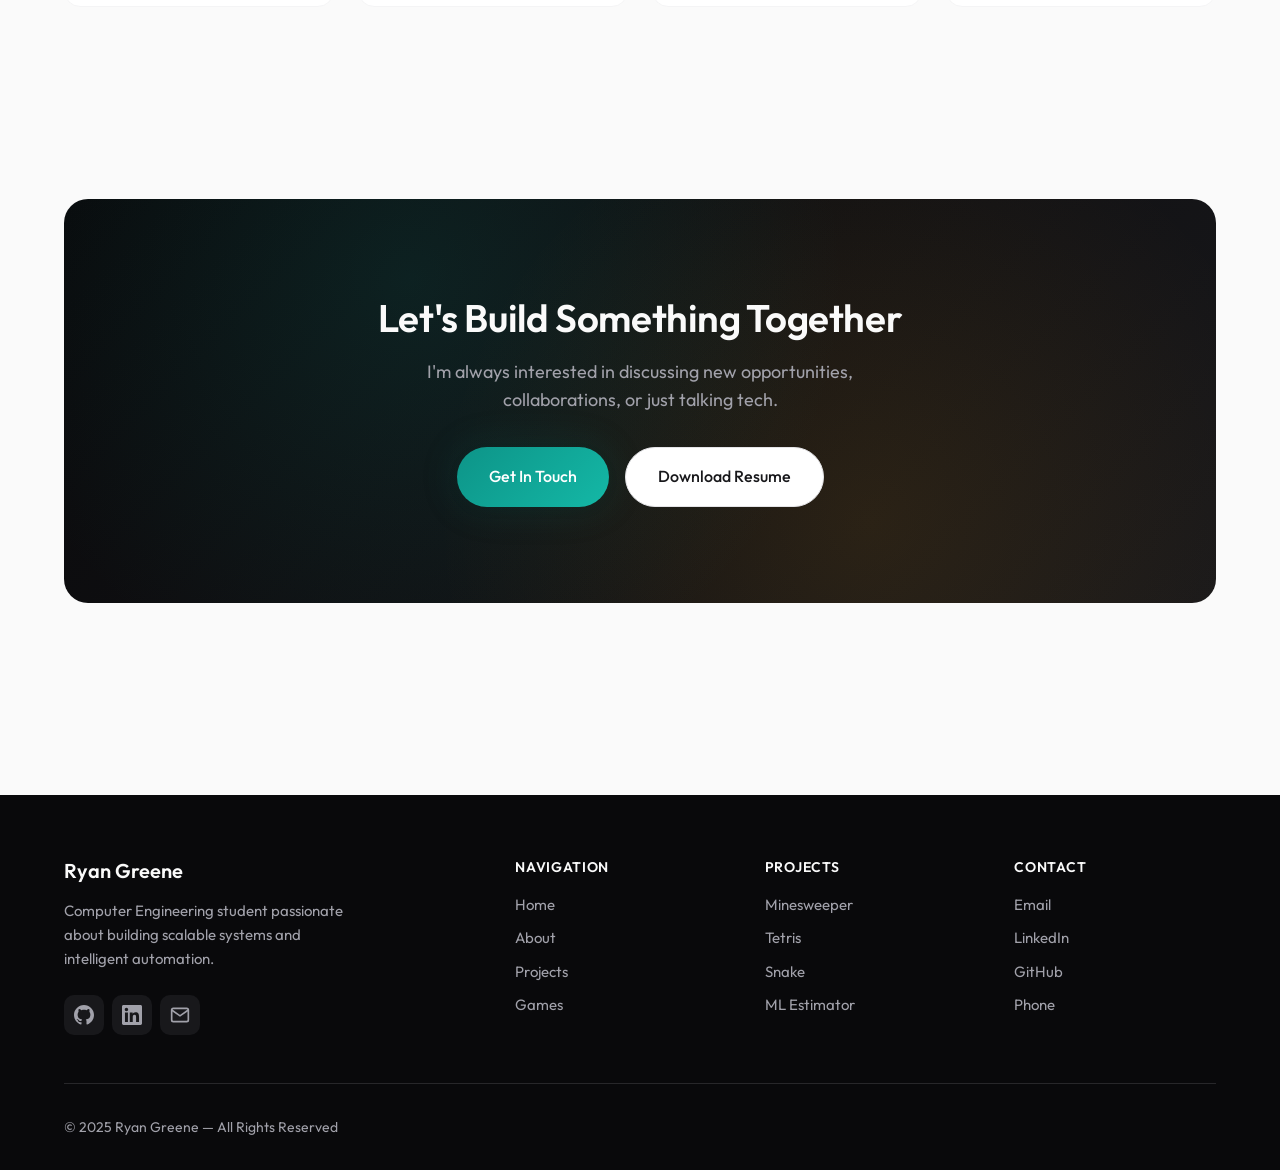
==== commit 24c16ff7: "changed descriptions" ====
--- a/index.html
+++ b/index.html
@@ -269,6 +269,27 @@
                             </a>
                         </div>
                     </article>
+                    
+                    <!-- Project 7: Thread Channel Sync -->
+                    <article class="featured-card reveal">
+                        <div class="featured-card-image">
+                            <span class="placeholder-icon">🔗</span>
+                        </div>
+                        <div class="featured-card-content">
+                            <span class="featured-card-badge">C / Concurrency</span>
+                            <h3 class="featured-card-title">Thread Channel Sync System</h3>
+                            <p class="featured-card-description">
+                                Concurrency-safe messaging system with thread-safe channels, mutex synchronization, 
+                                and CSP-style select() API for multi-channel operations.
+                            </p>
+                            <a href="/projects.html#thread-channels" class="featured-card-link">
+                                Learn More
+                                <svg width="16" height="16" viewBox="0 0 24 24" fill="none" stroke="currentColor" stroke-width="2">
+                                    <path d="M5 12h14M12 5l7 7-7 7"/>
+                                </svg>
+                            </a>
+                        </div>
+                    </article>
                 </div>
             </div>
         </section>
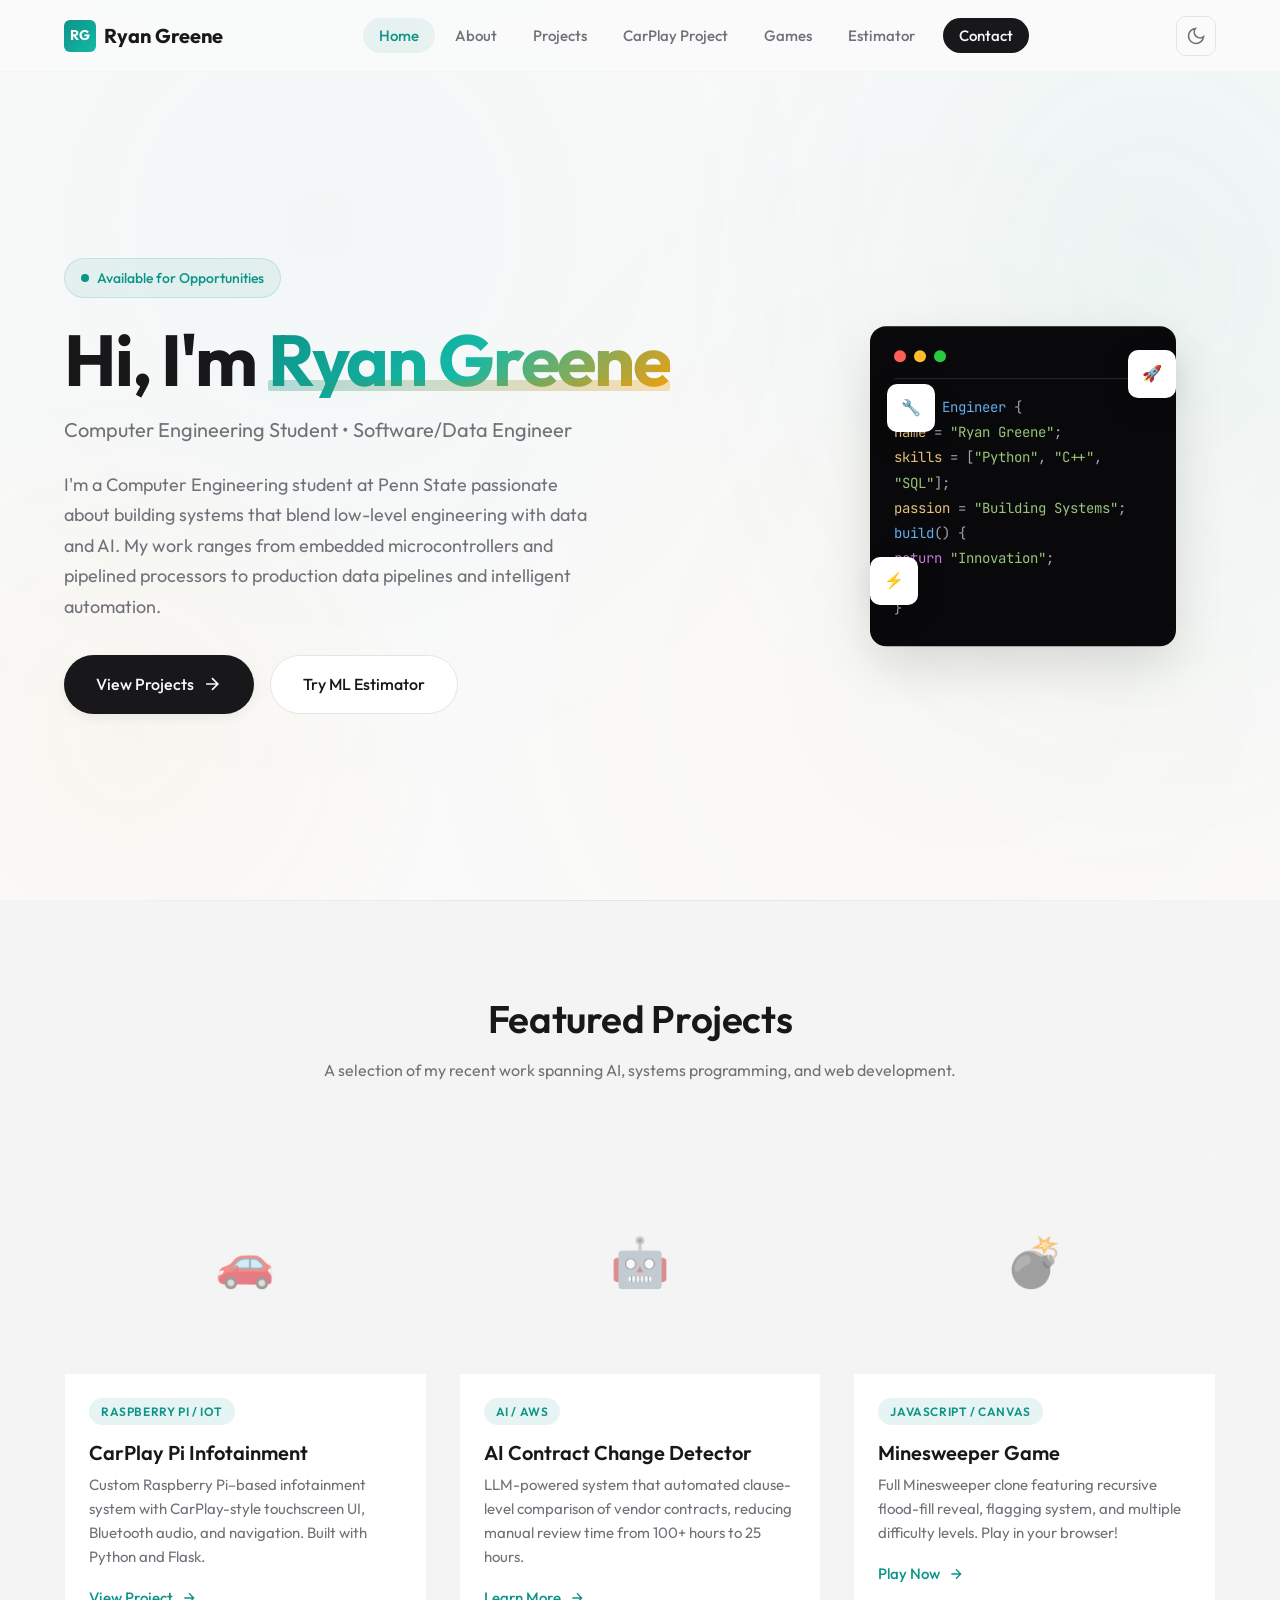
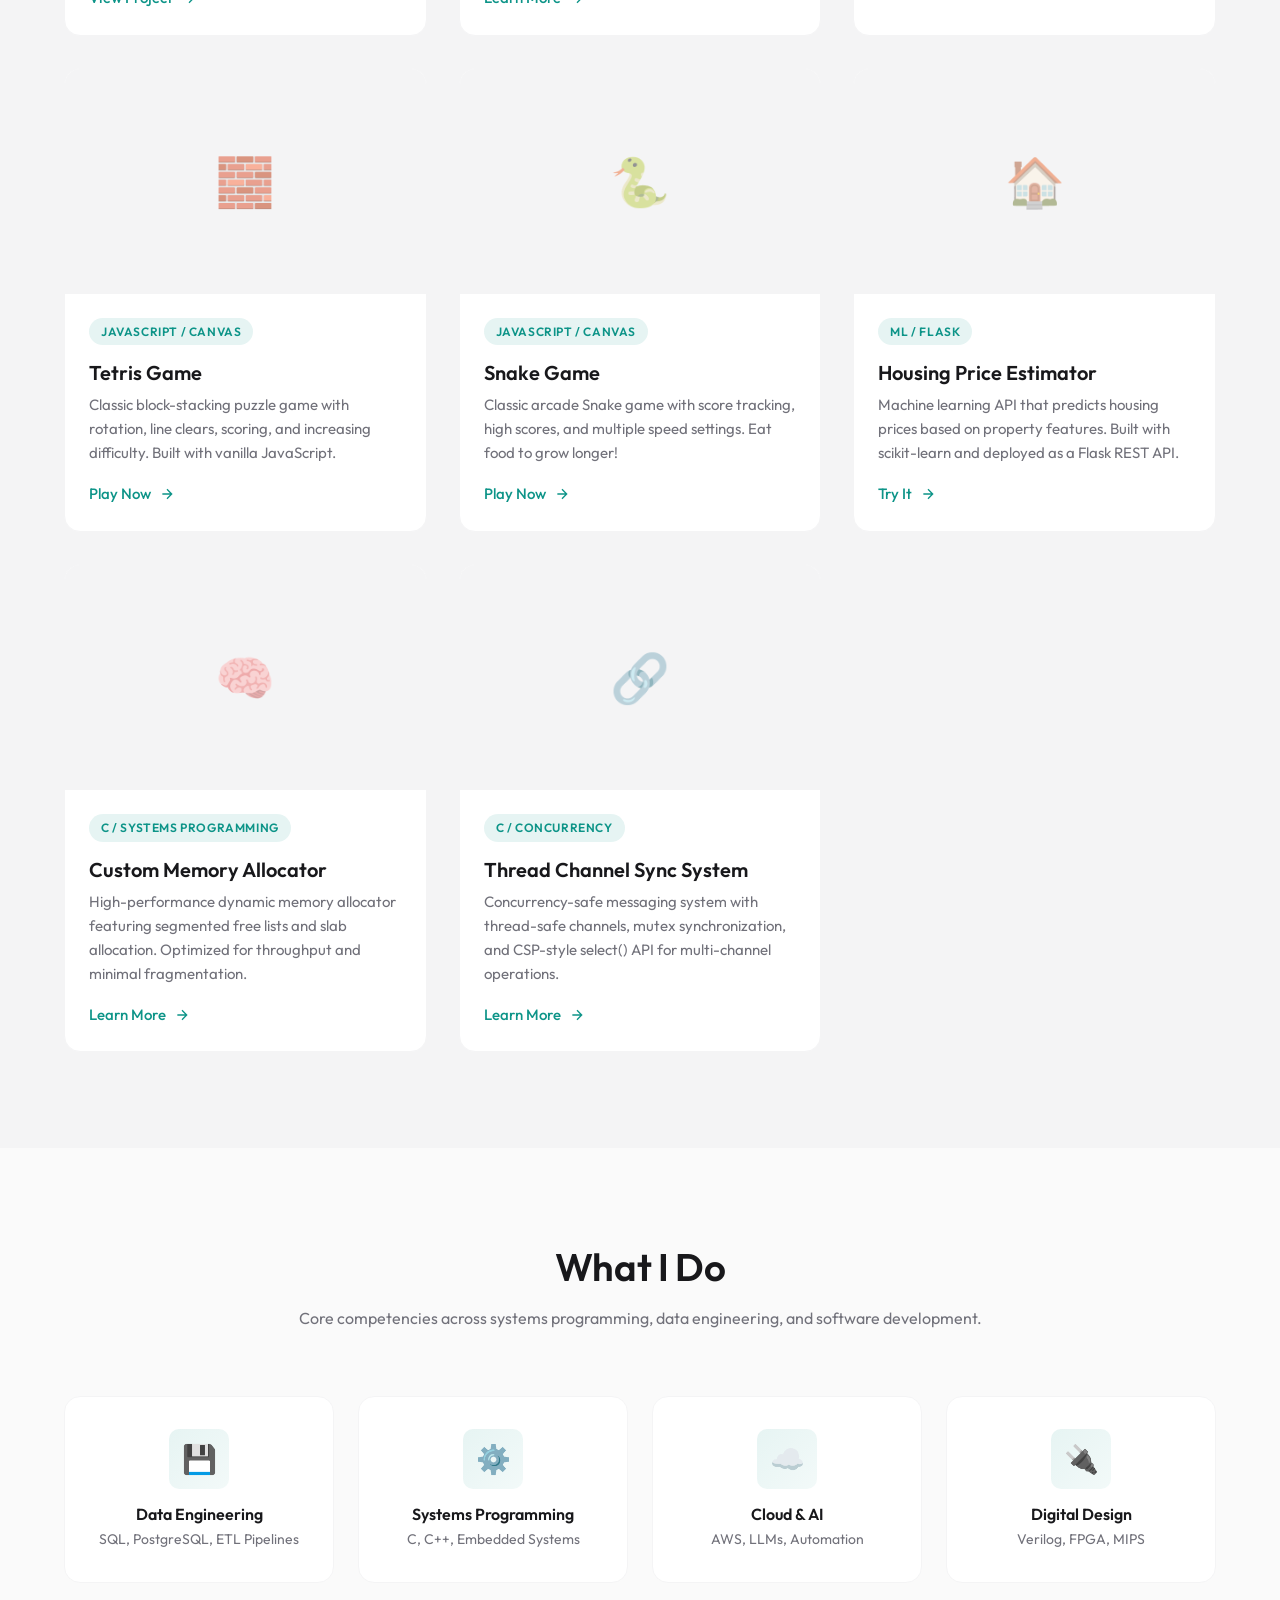
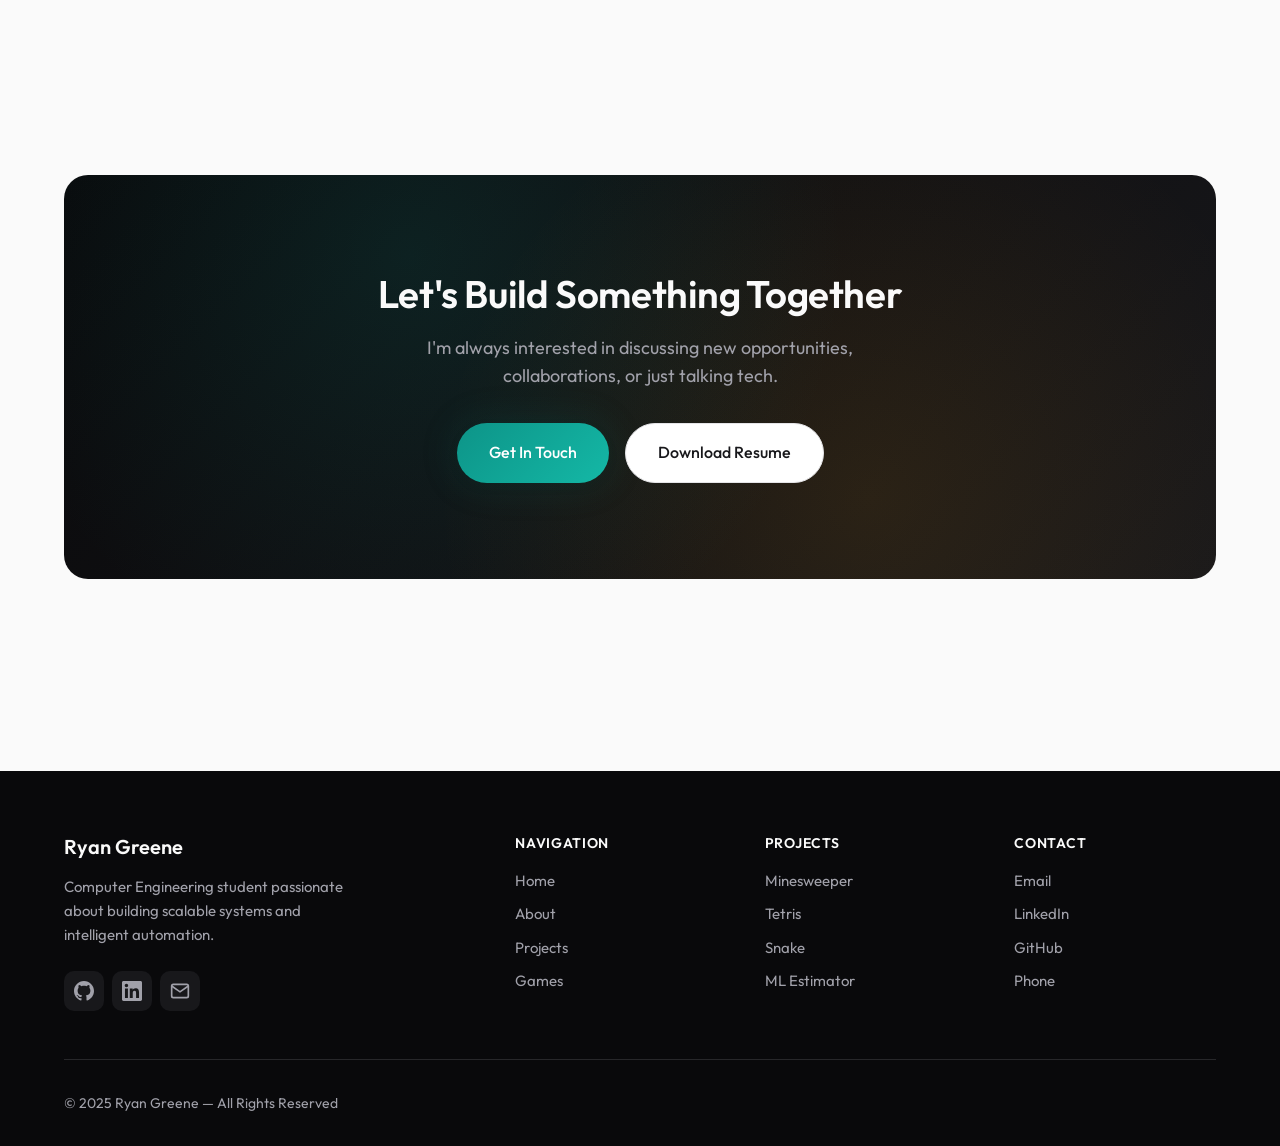
==== commit 23341883: "Add CarPlay/Raspberry Pi Infotainment project" ====
--- a/index.html
+++ b/index.html
@@ -35,6 +35,7 @@
                 <li><a href="/" class="nav-link active">Home</a></li>
                 <li><a href="/about.html" class="nav-link">About</a></li>
                 <li><a href="/projects.html" class="nav-link">Projects</a></li>
+                <li><a href="/carplay.html" class="nav-link">CarPlay Project</a></li>
                 <li><a href="/games.html" class="nav-link">Games</a></li>
                 <li><a href="/realestate.html" class="nav-link">Estimator</a></li>
                 <li><a href="/contact.html" class="nav-link nav-cta">Contact</a></li>
@@ -144,6 +145,27 @@
                 </div>
                 
                 <div class="featured-grid">
+                    <!-- Project 0: CarPlay Pi Infotainment -->
+                    <article class="featured-card reveal">
+                        <div class="featured-card-image">
+                            <span class="placeholder-icon">🚗</span>
+                        </div>
+                        <div class="featured-card-content">
+                            <span class="featured-card-badge">Raspberry Pi / IoT</span>
+                            <h3 class="featured-card-title">CarPlay Pi Infotainment</h3>
+                            <p class="featured-card-description">
+                                Custom Raspberry Pi–based infotainment system with CarPlay-style touchscreen UI, 
+                                Bluetooth audio, and navigation. Built with Python and Flask.
+                            </p>
+                            <a href="/carplay.html" class="featured-card-link">
+                                View Project
+                                <svg width="16" height="16" viewBox="0 0 24 24" fill="none" stroke="currentColor" stroke-width="2">
+                                    <path d="M5 12h14M12 5l7 7-7 7"/>
+                                </svg>
+                            </a>
+                        </div>
+                    </article>
+                    
                     <!-- Project 1: AI Contract Detector -->
                     <article class="featured-card reveal">
                         <div class="featured-card-image">
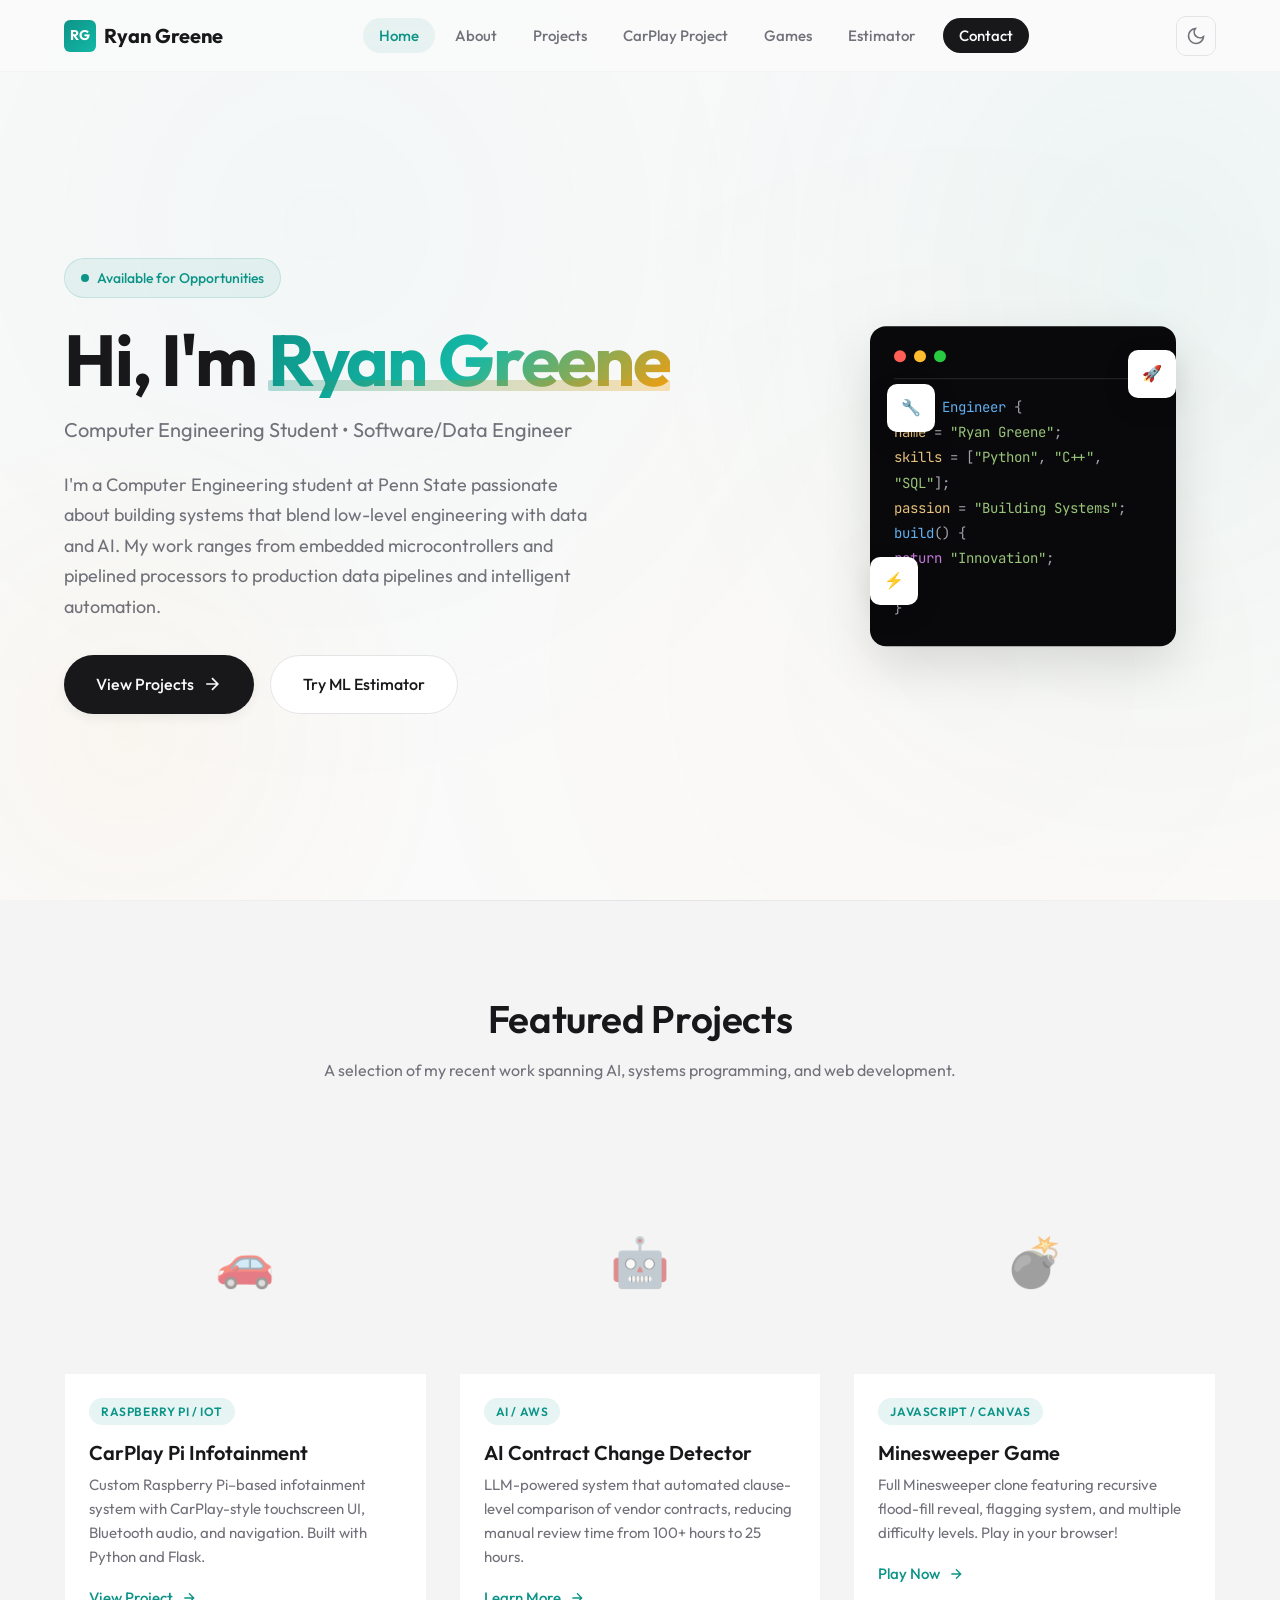
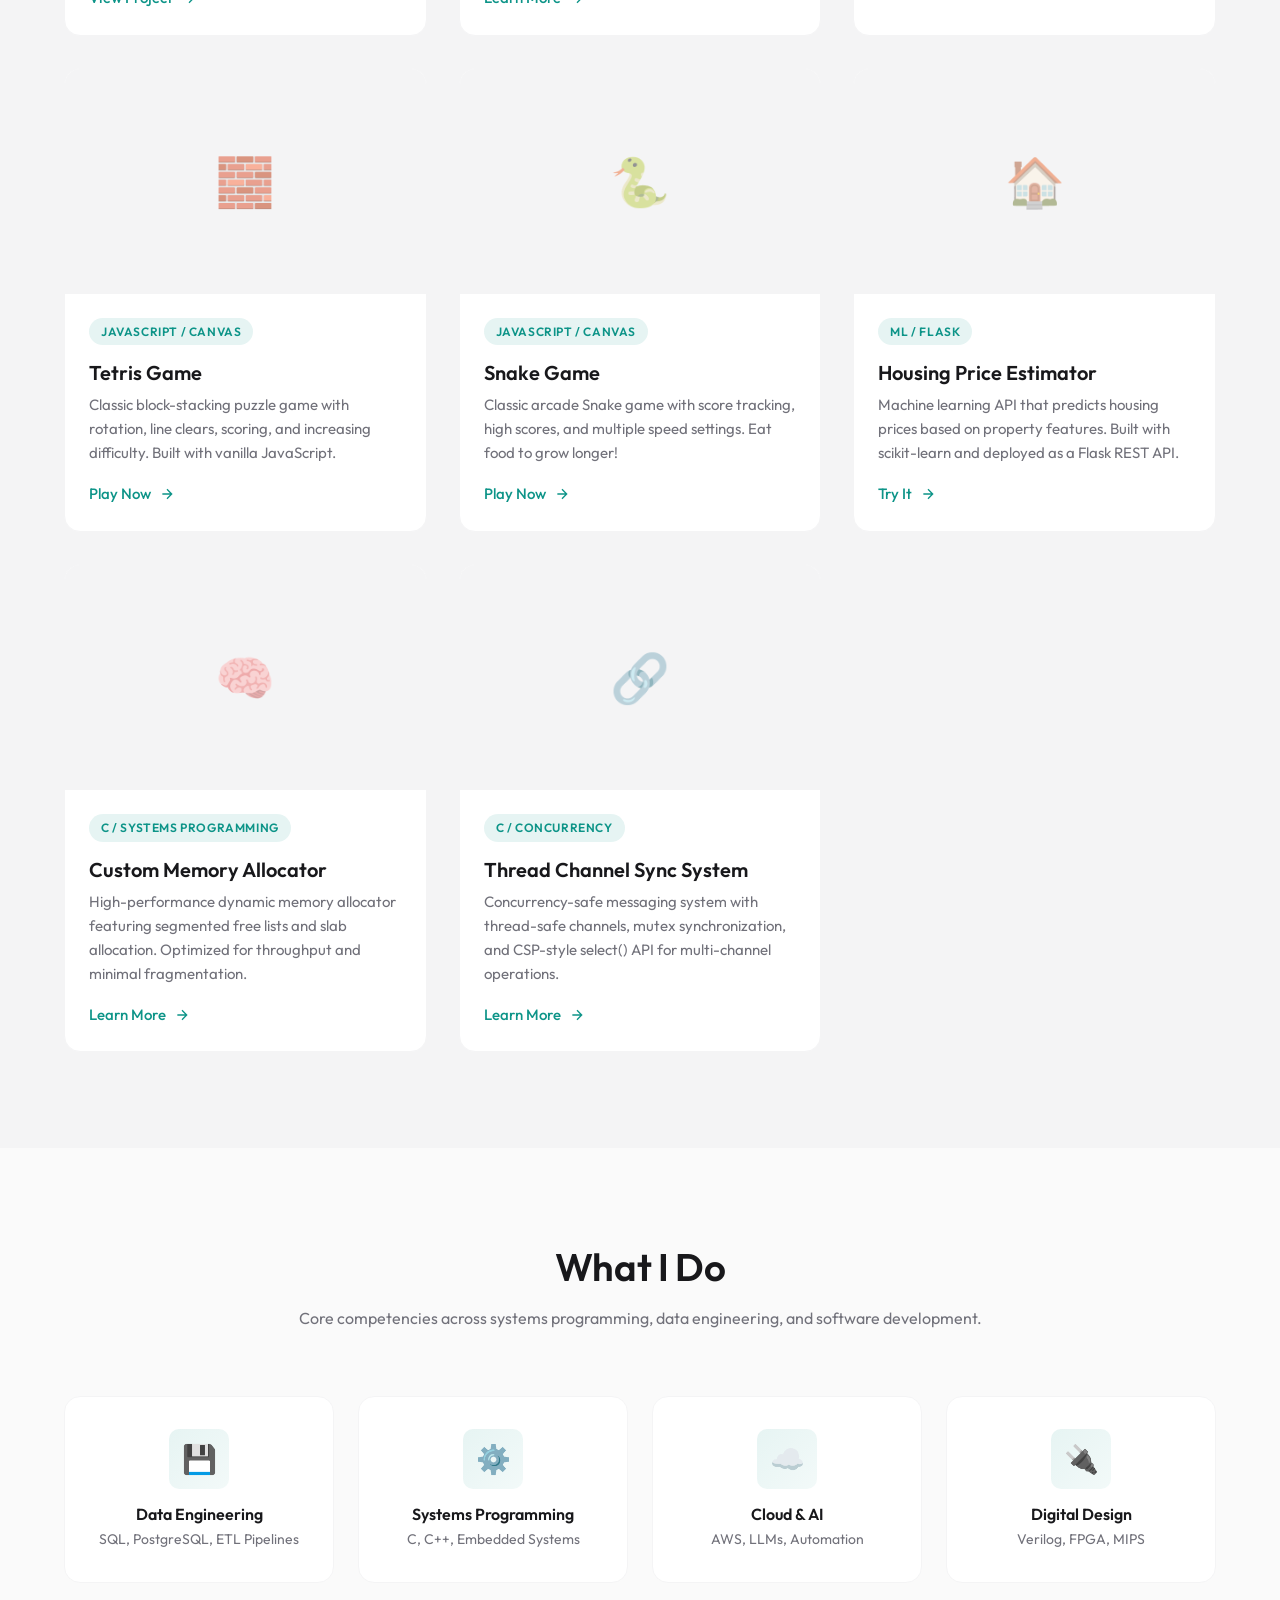
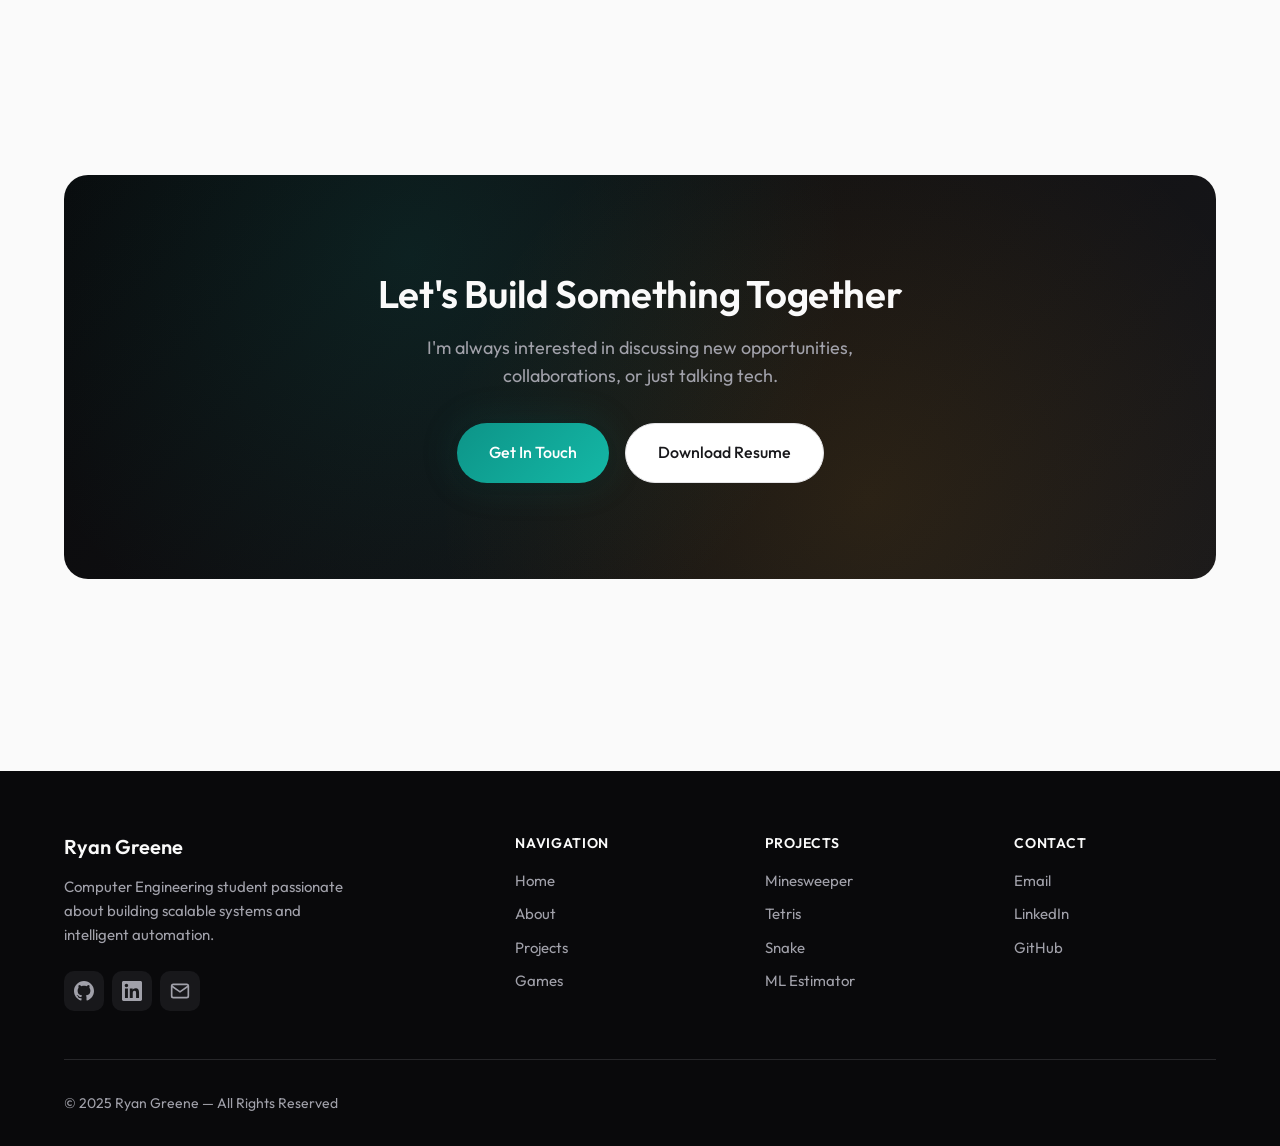
==== commit 0b0e3056: "Remove phone number from all pages for privacy protection" ====
--- a/index.html
+++ b/index.html
@@ -429,7 +429,7 @@
                         <li><a href="mailto:Ryangreene2091@gmail.com">Email</a></li>
                         <li><a href="https://www.linkedin.com/in/ryancgreene1" target="_blank">LinkedIn</a></li>
                         <li><a href="https://github.com/ryangreene9000" target="_blank">GitHub</a></li>
-                        <li><a href="tel:650-454-4727">Phone</a></li>
+                        <!-- Phone number removed for privacy reasons -->
                     </ul>
                 </div>
             </div>
